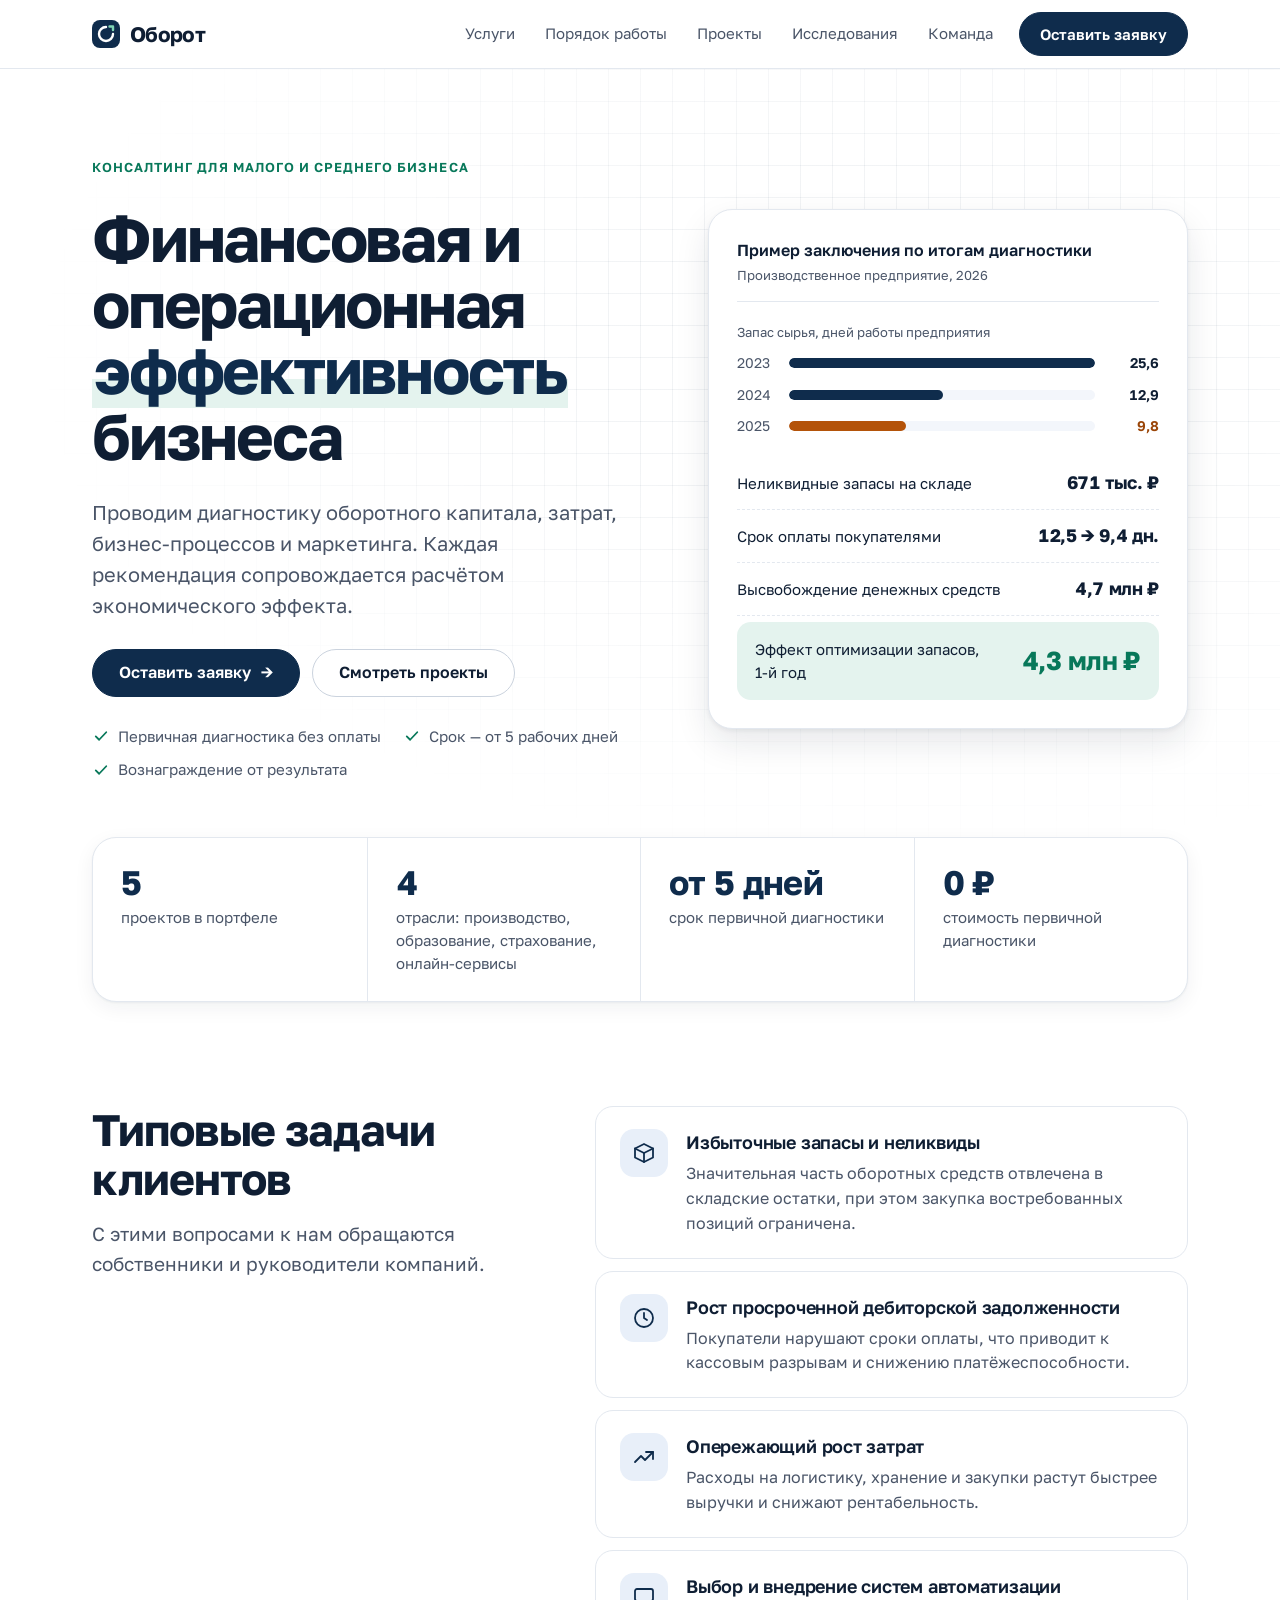
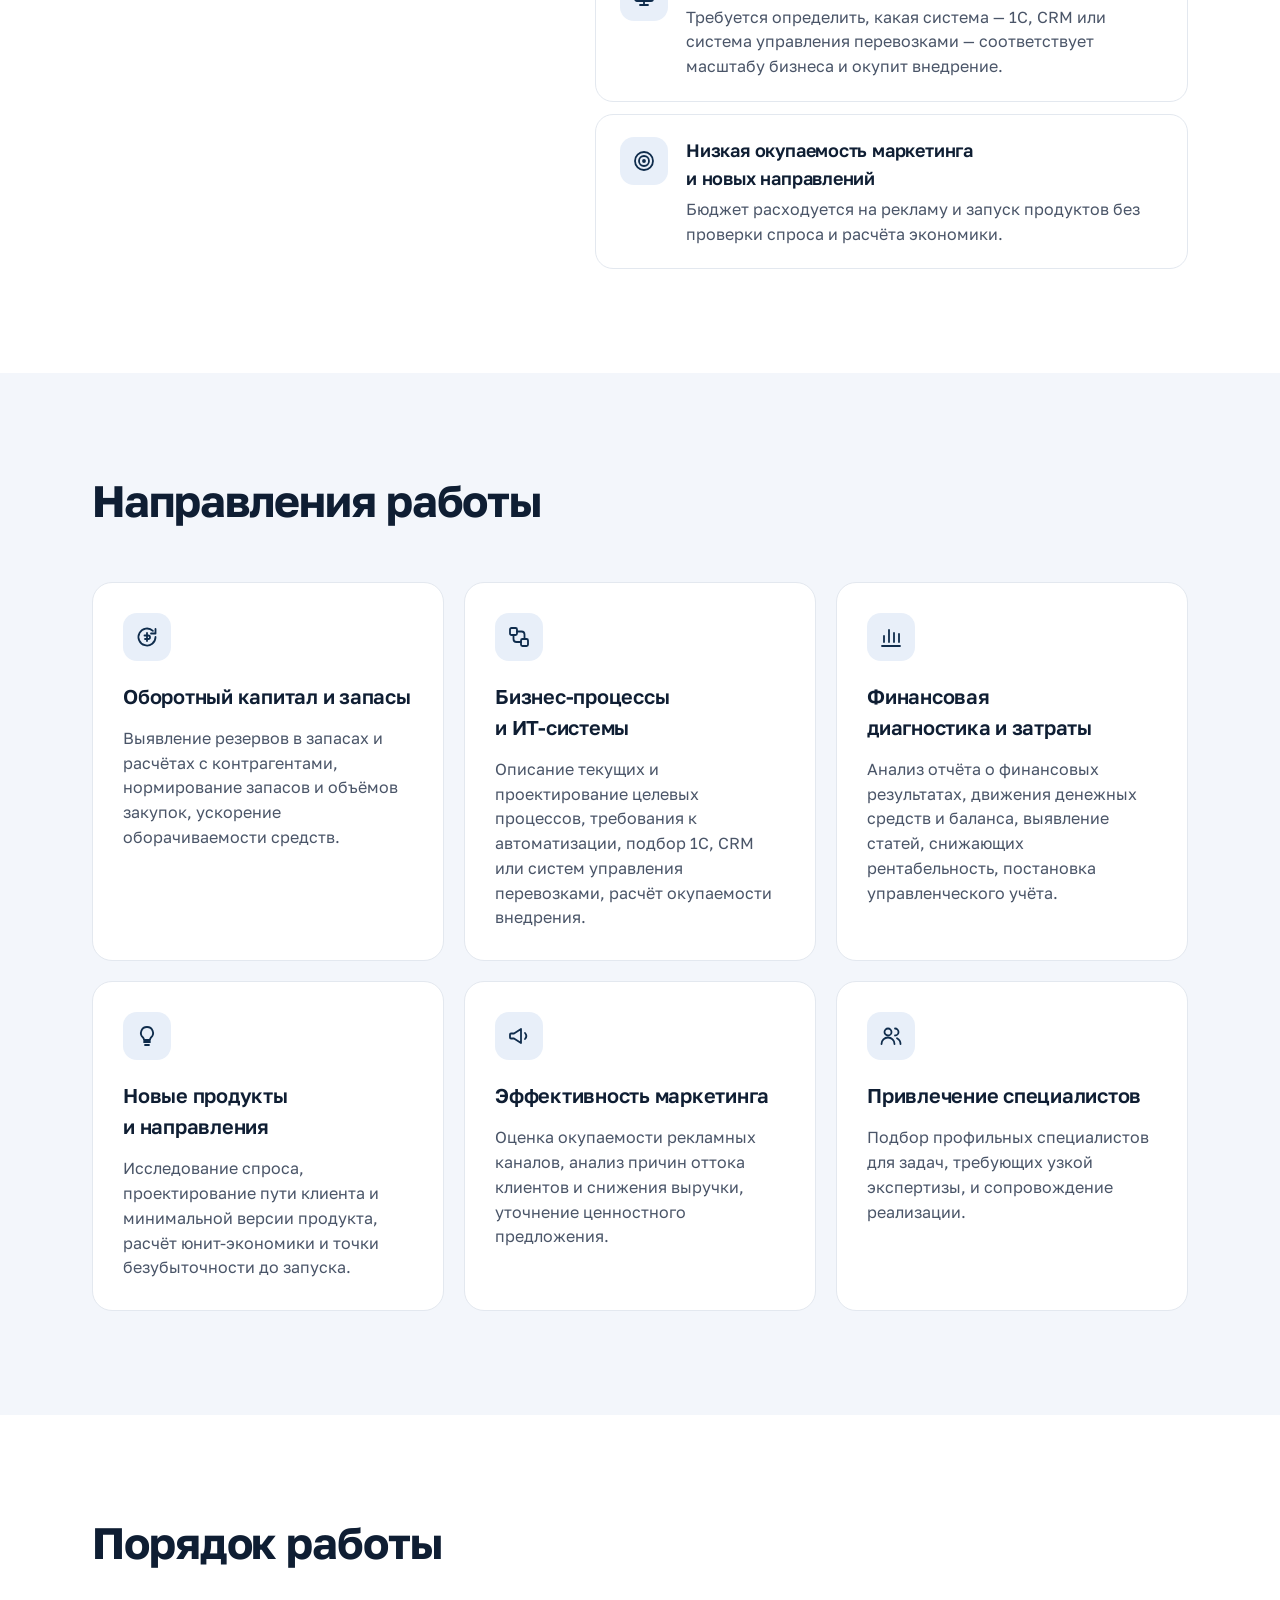
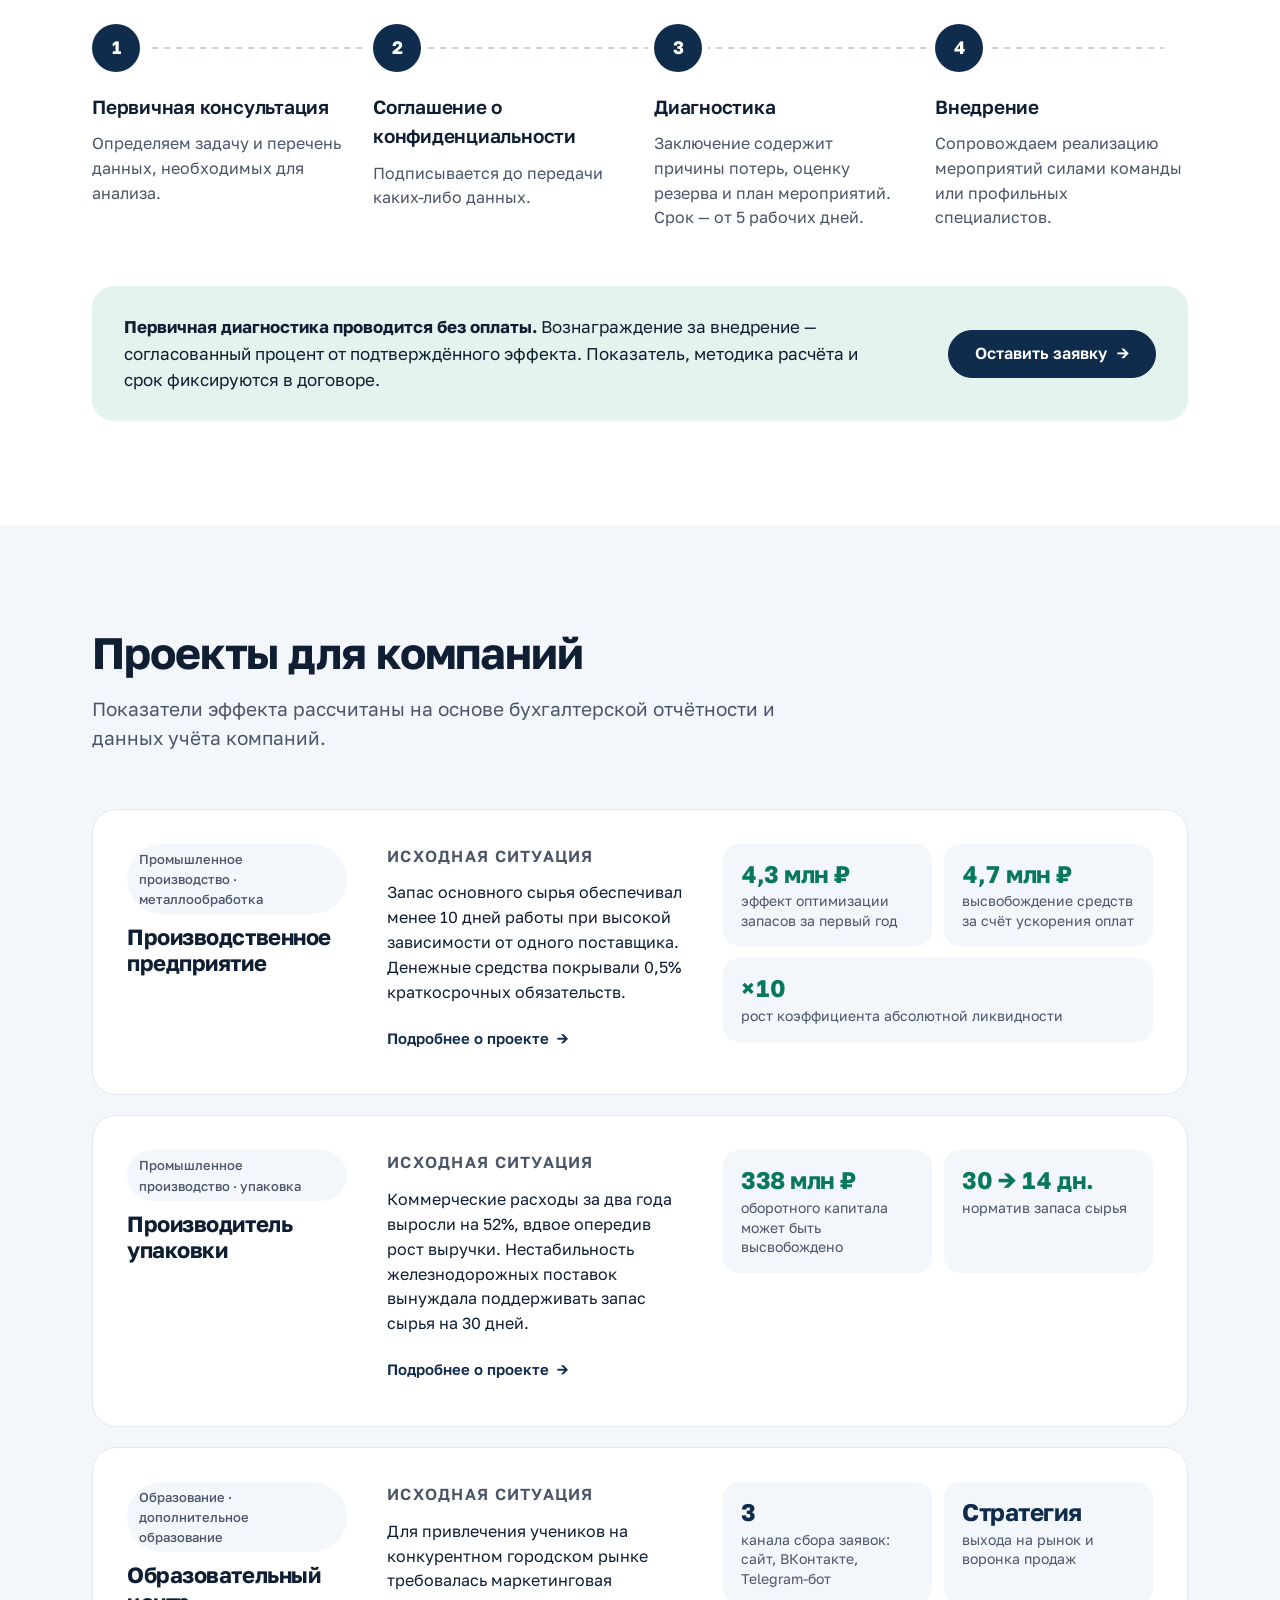
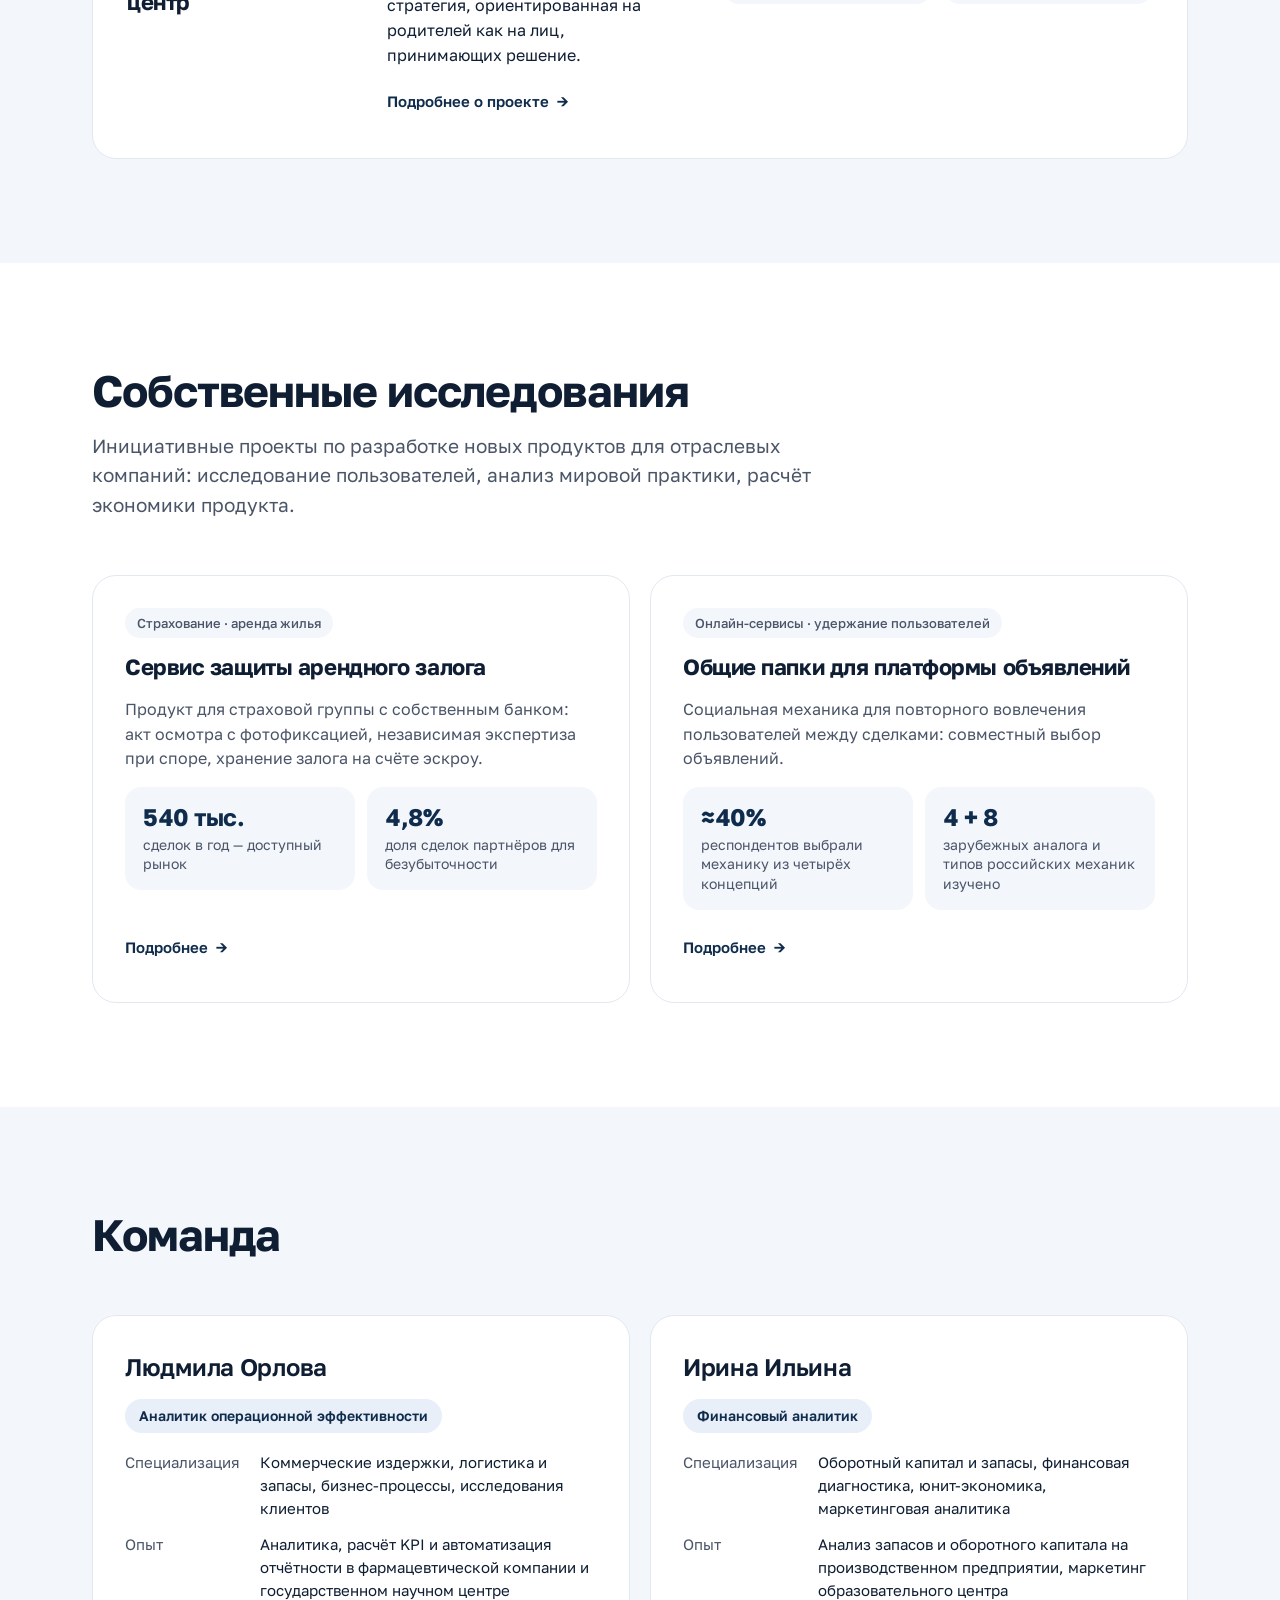
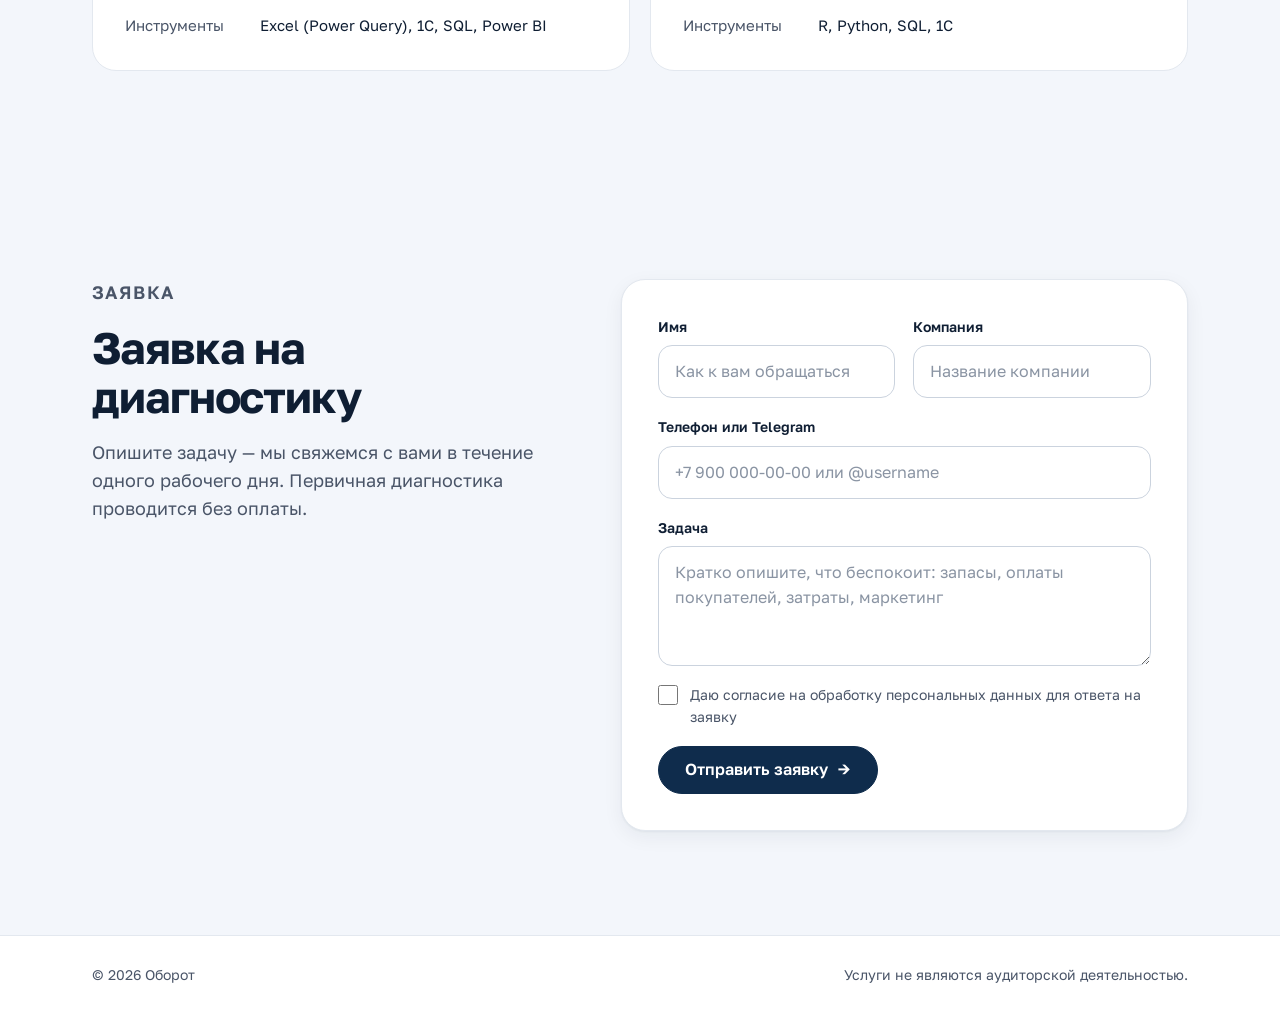
==== index.html @ 8f71f0b5 "Add files via upload" ====
<!doctype html>
<html lang="ru">
<head>
<meta charset="utf-8">
<meta name="viewport" content="width=device-width, initial-scale=1, viewport-fit=cover">
<title>Оборот</title>
<meta name="description" content="Консалтинг в области финансовой и операционной эффективности для малого и среднего бизнеса: оборотный капитал, затраты, бизнес-процессы и маркетинг с расчётом экономического эффекта.">
<link rel="preconnect" href="https://fonts.googleapis.com">
<link rel="preconnect" href="https://fonts.gstatic.com" crossorigin>
<link rel="stylesheet" href="https://fonts.googleapis.com/css2?family=Golos+Text:wght@400;500;600;700&display=swap">
<link rel="stylesheet" href="assets/site.css">

</head>
<body>
<header class="site-head">
  <div class="wrap">
    <a class="logo" href="./">
      <svg width="28" height="28" viewBox="0 0 28 28" fill="none" aria-hidden="true"><rect width="28" height="28" rx="8" fill="#0F2C4C"></rect><path d="M14 7a7 7 0 1 0 7 7" stroke="#FFFFFF" stroke-width="2.4" stroke-linecap="round"></path><path d="M17.5 6.5H21v3.5" stroke="#7FD4B4" stroke-width="2.4" stroke-linecap="round" stroke-linejoin="round"></path></svg>
      Оборот
    </a>
    <nav class="nav" aria-label="Разделы сайта">
      <a href="#services">Услуги</a>
      <a href="#approach">Порядок работы</a>
      <a href="#projects">Проекты</a>
      <a href="#research">Исследования</a>
      <a href="#team">Команда</a>
      <a class="btn" href="#contact">Оставить заявку</a>
    </nav>
  </div>
</header>

<main>
  <section class="hero">
    <div class="wrap hero-grid">
      <div class="hero-text">
        <p class="eyebrow">Консалтинг для малого и среднего бизнеса</p>
        <h1>Финансовая и операционная <span class="hl">эффективность</span> бизнеса</h1>
        <p class="lead">Проводим диагностику оборотного капитала, затрат, бизнес-процессов и маркетинга. Каждая рекомендация сопровождается расчётом экономического эффекта.</p>
        <div class="hero-actions">
          <a class="btn" href="#contact">Оставить заявку <span class="arr" aria-hidden="true">→</span></a>
          <a class="btn btn-ghost" href="#projects">Смотреть проекты</a>
        </div>
        <ul class="hero-points">
          <li><svg width="18" height="18" viewBox="0 0 24 24" fill="none" stroke="currentColor" stroke-width="2.4" stroke-linecap="round" stroke-linejoin="round" aria-hidden="true"><path d="M5 12.5l4.5 4.5L19 7"></path></svg>Первичная диагностика без оплаты</li>
          <li><svg width="18" height="18" viewBox="0 0 24 24" fill="none" stroke="currentColor" stroke-width="2.4" stroke-linecap="round" stroke-linejoin="round" aria-hidden="true"><path d="M5 12.5l4.5 4.5L19 7"></path></svg>Срок — от 5 рабочих дней</li>
          <li><svg width="18" height="18" viewBox="0 0 24 24" fill="none" stroke="currentColor" stroke-width="2.4" stroke-linecap="round" stroke-linejoin="round" aria-hidden="true"><path d="M5 12.5l4.5 4.5L19 7"></path></svg>Вознаграждение от результата</li>
        </ul>
      </div>

      <aside class="ledger" aria-label="Пример заключения по итогам диагностики">
        <div class="ledger-head">
          <strong>Пример заключения по итогам диагностики</strong>
          <span>Производственное предприятие, 2026</span>
        </div>
        <div class="chart" role="img" aria-label="Запас сырья в днях работы: 2023 год — 25,6; 2024 год — 12,9; 2025 год — 9,8">
          <p class="chart-title">Запас сырья, дней работы предприятия</p>
          <div class="bar-row"><span class="yr">2023</span><span class="bar"><i style="width: 100%"></i></span><span class="val">25,6</span></div>
          <div class="bar-row"><span class="yr">2024</span><span class="bar"><i style="width: 50.4%"></i></span><span class="val">12,9</span></div>
          <div class="bar-row warn"><span class="yr">2025</span><span class="bar"><i style="width: 38.3%"></i></span><span class="val">9,8</span></div>
        </div>
        <div class="ledger-rows">
          <div class="ledger-row"><span>Неликвидные запасы на складе</span><span class="num">671 тыс. ₽</span></div>
          <div class="ledger-row"><span>Срок оплаты покупателями</span><span class="num">12,5 → 9,4 дн.</span></div>
          <div class="ledger-row"><span>Высвобождение денежных средств</span><span class="num">4,7 млн ₽</span></div>
          <div class="ledger-row total"><span>Эффект оптимизации запасов, <span class="nobr">1‑й</span>&nbsp;год</span><span class="num">4,3 млн ₽</span></div>
        </div>
      </aside>
    </div>
  </section>

  <div class="stats">
    <div class="wrap">
      <div class="stats-grid">
        <div class="stat"><span class="num">5</span><span>проектов в портфеле</span></div>
        <div class="stat"><span class="num">4</span><span>отрасли: производство, образование, страхование, онлайн-сервисы</span></div>
        <div class="stat"><span class="num">от 5 дней</span><span>срок первичной диагностики</span></div>
        <div class="stat"><span class="num">0 ₽</span><span>стоимость первичной диагностики</span></div>
      </div>
    </div>
  </div>

  <section class="section" id="problems">
    <div class="wrap split">
      <div class="section-head">
        <h2 class="h2">Типовые задачи клиентов</h2>
        <p class="lead">С этими вопросами к нам обращаются собственники и руководители компаний.</p>
      </div>
      <ul class="problems">
        <li class="problem">
          <span class="icon"><svg viewBox="0 0 24 24" fill="none" stroke="currentColor" stroke-width="1.8" stroke-linecap="round" stroke-linejoin="round" aria-hidden="true"><path d="M3 7.5l9-4.5 9 4.5-9 4.5-9-4.5z"></path><path d="M3 7.5v9l9 4.5 9-4.5v-9"></path><path d="M12 12v9"></path></svg></span>
          <div class="problem-body">
            <h3>Избыточные запасы и неликвиды</h3>
            <p>Значительная часть оборотных средств отвлечена в складские остатки, при этом закупка востребованных позиций ограничена.</p>
          </div>
        </li>
        <li class="problem">
          <span class="icon"><svg viewBox="0 0 24 24" fill="none" stroke="currentColor" stroke-width="1.8" stroke-linecap="round" stroke-linejoin="round" aria-hidden="true"><circle cx="12" cy="12" r="9"></circle><path d="M12 7v5l3 2"></path></svg></span>
          <div class="problem-body">
            <h3>Рост просроченной дебиторской задолженности</h3>
            <p>Покупатели нарушают сроки оплаты, что приводит к кассовым разрывам и снижению платёжеспособности.</p>
          </div>
        </li>
        <li class="problem">
          <span class="icon"><svg viewBox="0 0 24 24" fill="none" stroke="currentColor" stroke-width="1.8" stroke-linecap="round" stroke-linejoin="round" aria-hidden="true"><path d="M3 17l6-6 4 4 8-8"></path><path d="M14 7h7v7"></path></svg></span>
          <div class="problem-body">
            <h3>Опережающий рост затрат</h3>
            <p>Расходы на логистику, хранение и закупки растут быстрее выручки и снижают рентабельность.</p>
          </div>
        </li>
        <li class="problem">
          <span class="icon"><svg viewBox="0 0 24 24" fill="none" stroke="currentColor" stroke-width="1.8" stroke-linecap="round" stroke-linejoin="round" aria-hidden="true"><rect x="3" y="4" width="18" height="12" rx="2"></rect><path d="M8 20h8M12 16v4"></path></svg></span>
          <div class="problem-body">
            <h3>Выбор и внедрение систем автоматизации</h3>
            <p>Требуется определить, какая система — 1С, CRM или система управления перевозками — соответствует масштабу бизнеса и окупит внедрение.</p>
          </div>
        </li>
        <li class="problem">
          <span class="icon"><svg viewBox="0 0 24 24" fill="none" stroke="currentColor" stroke-width="1.8" stroke-linecap="round" stroke-linejoin="round" aria-hidden="true"><circle cx="12" cy="12" r="9"></circle><circle cx="12" cy="12" r="5"></circle><circle cx="12" cy="12" r="1"></circle></svg></span>
          <div class="problem-body">
            <h3>Низкая окупаемость маркетинга и новых направлений</h3>
            <p>Бюджет расходуется на рекламу и запуск продуктов без проверки спроса и расчёта экономики.</p>
          </div>
        </li>
      </ul>
    </div>
  </section>

  <section class="section tint" id="services">
    <div class="wrap">
      <div class="section-head">
        <h2 class="h2">Направления работы</h2>
      </div>
      <div class="svc-grid">
        <div class="svc">
          <span class="icon"><svg viewBox="0 0 24 24" fill="none" stroke="currentColor" stroke-width="1.8" stroke-linecap="round" stroke-linejoin="round" aria-hidden="true"><path d="M20.5 12a8.5 8.5 0 1 1-2.6-6.1"></path><path d="M20.5 4v4.5H16"></path><path d="M12 8v8M9.5 10.5h3.75a1.75 1.75 0 0 1 0 3.5H10"></path></svg></span>
          <h3>Оборотный капитал и запасы</h3>
          <p>Выявление резервов в запасах и расчётах с контрагентами, нормирование запасов и объёмов закупок, ускорение оборачиваемости средств.</p>
        </div>
        <div class="svc">
          <span class="icon"><svg viewBox="0 0 24 24" fill="none" stroke="currentColor" stroke-width="1.8" stroke-linecap="round" stroke-linejoin="round" aria-hidden="true"><rect x="3" y="3" width="7" height="7" rx="1.5"></rect><rect x="14" y="14" width="7" height="7" rx="1.5"></rect><path d="M6.5 10v4a3 3 0 0 0 3 3H14"></path><path d="M17.5 14V9.5a3 3 0 0 0-3-3H10"></path></svg></span>
          <h3>Бизнес-процессы и ИТ-системы</h3>
          <p>Описание текущих и проектирование целевых процессов, требования к автоматизации, подбор 1С, CRM или систем управления перевозками, расчёт окупаемости внедрения.</p>
        </div>
        <div class="svc">
          <span class="icon"><svg viewBox="0 0 24 24" fill="none" stroke="currentColor" stroke-width="1.8" stroke-linecap="round" stroke-linejoin="round" aria-hidden="true"><path d="M3 21h18"></path><path d="M6 17v-6M11 17V5M16 17v-9M21 17V9" transform="translate(-1 0)"></path></svg></span>
          <h3>Финансовая диагностика и затраты</h3>
          <p>Анализ отчёта о финансовых результатах, движения денежных средств и баланса, выявление статей, снижающих рентабельность, постановка управленческого учёта.</p>
        </div>
        <div class="svc">
          <span class="icon"><svg viewBox="0 0 24 24" fill="none" stroke="currentColor" stroke-width="1.8" stroke-linecap="round" stroke-linejoin="round" aria-hidden="true"><path d="M9 18h6M10 21h4"></path><path d="M12 3a6 6 0 0 0-4 10.5c.7.7 1 1.5 1 2.5h6c0-1 .3-1.8 1-2.5A6 6 0 0 0 12 3z"></path></svg></span>
          <h3>Новые продукты и направления</h3>
          <p>Исследование спроса, проектирование пути клиента и минимальной версии продукта, расчёт юнит-экономики и точки безубыточности до запуска.</p>
        </div>
        <div class="svc">
          <span class="icon"><svg viewBox="0 0 24 24" fill="none" stroke="currentColor" stroke-width="1.8" stroke-linecap="round" stroke-linejoin="round" aria-hidden="true"><path d="M3 10.5v3a1 1 0 0 0 1 1h3l7 4.5v-14L7 9.5H4a1 1 0 0 0-1 1z"></path><path d="M18 9a4.5 4.5 0 0 1 0 6"></path></svg></span>
          <h3>Эффективность маркетинга</h3>
          <p>Оценка окупаемости рекламных каналов, анализ причин оттока клиентов и снижения выручки, уточнение ценностного предложения.</p>
        </div>
        <div class="svc">
          <span class="icon"><svg viewBox="0 0 24 24" fill="none" stroke="currentColor" stroke-width="1.8" stroke-linecap="round" stroke-linejoin="round" aria-hidden="true"><circle cx="9" cy="8" r="3.5"></circle><path d="M2.5 20a6.5 6.5 0 0 1 13 0"></path><path d="M16 4.5a3.5 3.5 0 0 1 0 7"></path><path d="M18 14.2a6.5 6.5 0 0 1 3.5 5.8"></path></svg></span>
          <h3>Привлечение специалистов</h3>
          <p>Подбор профильных специалистов для задач, требующих узкой экспертизы, и сопровождение реализации.</p>
        </div>
      </div>
    </div>
  </section>

  <section class="section" id="approach">
    <div class="wrap">
      <div class="section-head">
        <h2 class="h2">Порядок работы</h2>
      </div>
      <ol class="steps">
        <li class="step">
          <h3>Первичная консультация</h3>
          <p>Определяем задачу и перечень данных, необходимых для анализа.</p>
        </li>
        <li class="step">
          <h3>Соглашение о конфиденциальности</h3>
          <p>Подписывается до передачи каких-либо данных.</p>
        </li>
        <li class="step">
          <h3>Диагностика</h3>
          <p>Заключение содержит причины потерь, оценку резерва и план мероприятий. Срок — от 5 рабочих дней.</p>
        </li>
        <li class="step">
          <h3>Внедрение</h3>
          <p>Сопровождаем реализацию мероприятий силами команды или профильных специалистов.</p>
        </li>
      </ol>
      <div class="offer">
        <p><strong>Первичная диагностика проводится без оплаты.</strong> Вознаграждение за внедрение — согласованный процент от подтверждённого эффекта. Показатель, методика расчёта и срок фиксируются в договоре.</p>
        <a class="btn" href="#contact">Оставить заявку <span class="arr" aria-hidden="true">→</span></a>
      </div>
    </div>
  </section>

  <section class="section tint" id="projects">
    <div class="wrap">
      <div class="section-head">
        <h2 class="h2">Проекты для компаний</h2>
        <p class="lead">Показатели эффекта рассчитаны на основе бухгалтерской отчётности и данных учёта компаний.</p>
      </div>

      <div class="projects">
        <article class="project">
          <div class="project-id">
            <span class="tag">Промышленное производство · металлообработка</span>
            <h3 class="project-name">Производственное предприятие</h3>
          </div>
          <div class="project-problem">
            <p class="label">Исходная ситуация</p>
            <p>Запас основного сырья обеспечивал менее 10 дней работы при высокой зависимости от одного поставщика. Денежные средства покрывали 0,5% краткосрочных обязательств.</p>
            <a class="more" href="manufacturing.html">Подробнее о проекте <span aria-hidden="true">→</span></a>
          </div>
          <div class="figs">
            <div class="fig"><span class="num">4,3 млн ₽</span><span class="lbl">эффект оптимизации запасов за первый год</span></div>
            <div class="fig"><span class="num">4,7 млн ₽</span><span class="lbl">высвобождение средств за счёт ускорения оплат</span></div>
            <div class="fig wide"><span class="num">×10</span><span class="lbl">рост коэффициента абсолютной ликвидности</span></div>
          </div>
        </article>

        <article class="project">
          <div class="project-id">
            <span class="tag">Промышленное производство · упаковка</span>
            <h3 class="project-name">Производитель упаковки</h3>
          </div>
          <div class="project-problem">
            <p class="label">Исходная ситуация</p>
            <p>Коммерческие расходы за два года выросли на 52%, вдвое опередив рост выручки. Нестабильность железнодорожных поставок вынуждала поддерживать запас сырья на 30 дней.</p>
            <a class="more" href="packaging.html">Подробнее о проекте <span aria-hidden="true">→</span></a>
          </div>
          <div class="figs">
            <div class="fig"><span class="num">338 млн ₽</span><span class="lbl">оборотного капитала может быть высвобождено</span></div>
            <div class="fig"><span class="num">30 → 14 дн.</span><span class="lbl">норматив запаса сырья</span></div>
          </div>
        </article>

        <article class="project">
          <div class="project-id">
            <span class="tag">Образование · дополнительное образование</span>
            <h3 class="project-name">Образовательный центр</h3>
          </div>
          <div class="project-problem">
            <p class="label">Исходная ситуация</p>
            <p>Для привлечения учеников на конкурентном городском рынке требовалась маркетинговая стратегия, ориентированная на родителей как на лиц, принимающих решение.</p>
            <a class="more" href="education.html">Подробнее о проекте <span aria-hidden="true">→</span></a>
          </div>
          <div class="figs">
            <div class="fig neutral"><span class="num">3</span><span class="lbl">канала сбора заявок: сайт, ВКонтакте, Telegram-бот</span></div>
            <div class="fig neutral"><span class="num">Стратегия</span><span class="lbl">выхода на рынок и воронка продаж</span></div>
          </div>
        </article>
      </div>
    </div>
  </section>

  <section class="section" id="research">
    <div class="wrap">
      <div class="section-head">
        <h2 class="h2">Собственные исследования</h2>
        <p class="lead">Инициативные проекты по разработке новых продуктов для отраслевых компаний: исследование пользователей, анализ мировой практики, расчёт экономики продукта.</p>
      </div>
      <div class="rcards">
        <article class="rcard">
          <span class="tag" style="align-self: flex-start">Страхование · аренда жилья</span>
          <h3 class="project-name">Сервис защиты арендного залога</h3>
          <p class="desc">Продукт для страховой группы с собственным банком: акт осмотра с фотофиксацией, независимая экспертиза при споре, хранение залога на счёте эскроу.</p>
          <div class="figs">
            <div class="fig neutral"><span class="num">540 тыс.</span><span class="lbl">сделок в год — доступный рынок</span></div>
            <div class="fig neutral"><span class="num">4,8%</span><span class="lbl">доля сделок партнёров для безубыточности</span></div>
          </div>
          <a class="more" href="rent-deposit.html">Подробнее <span aria-hidden="true">→</span></a>
        </article>
        <article class="rcard">
          <span class="tag" style="align-self: flex-start">Онлайн-сервисы · удержание пользователей</span>
          <h3 class="project-name">Общие папки для платформы объявлений</h3>
          <p class="desc">Социальная механика для повторного вовлечения пользователей между сделками: совместный выбор объявлений.</p>
          <div class="figs">
            <div class="fig neutral"><span class="num">≈40%</span><span class="lbl">респондентов выбрали механику из четырёх концепций</span></div>
            <div class="fig neutral"><span class="num">4 + 8</span><span class="lbl">зарубежных аналога и типов российских механик изучено</span></div>
          </div>
          <a class="more" href="marketplace.html">Подробнее <span aria-hidden="true">→</span></a>
        </article>
      </div>
    </div>
  </section>

  <section class="section tint" id="team">
    <div class="wrap">
      <div class="section-head">
        <h2 class="h2">Команда</h2>
      </div>
      <div class="team">
        <div class="person">
          <h3>Людмила Орлова</h3>
          <p class="role">Аналитик операционной эффективности</p>
          <dl>
            <dt>Специализация</dt><dd>Коммерческие издержки, логистика и запасы, бизнес-процессы, исследования клиентов</dd>
            <dt>Опыт</dt><dd>Аналитика, расчёт KPI и автоматизация отчётности в фармацевтической компании и государственном научном центре</dd>
            <dt>Инструменты</dt><dd>Excel (Power Query), 1С, SQL, Power BI</dd>
          </dl>
        </div>
        <div class="person">
          <h3>Ирина Ильина</h3>
          <p class="role">Финансовый аналитик</p>
          <dl>
            <dt>Специализация</dt><dd>Оборотный капитал и запасы, финансовая диагностика, юнит-экономика, маркетинговая аналитика</dd>
            <dt>Опыт</dt><dd>Анализ запасов и оборотного капитала на производственном предприятии, маркетинг образовательного центра</dd>
            <dt>Инструменты</dt><dd>R, Python, SQL, 1С</dd>
          </dl>
        </div>
      </div>
    </div>
  </section>
</main>

<section class="contact" id="contact">
  <div class="wrap">
    <div class="contact-text">
      <p class="eyebrow">Заявка</p>
      <h2>Заявка на диагностику</h2>
      <p>Опишите задачу — мы свяжемся с вами в течение одного рабочего дня. Первичная диагностика проводится без оплаты.</p>
    </div>

    <form class="form-card" id="lead-form" novalidate>
      <div class="form-grid">
        <div class="field">
          <label for="f-name">Имя</label>
          <input id="f-name" name="name" type="text" autocomplete="name" required placeholder="Как к вам обращаться">
        </div>
        <div class="field">
          <label for="f-company">Компания</label>
          <input id="f-company" name="company" type="text" autocomplete="organization" placeholder="Название компании">
        </div>
        <div class="field full">
          <label for="f-contact">Телефон или Telegram</label>
          <input id="f-contact" name="contact" type="text" autocomplete="tel" required placeholder="+7 900 000-00-00 или @username">
        </div>
        <div class="field full">
          <label for="f-message">Задача</label>
          <textarea id="f-message" name="message" placeholder="Кратко опишите, что беспокоит: запасы, оплаты покупателей, затраты, маркетинг"></textarea>
        </div>
      </div>
      <div class="hp" aria-hidden="true"><label for="f-botcheck">Не заполняйте это поле</label><input id="f-botcheck" name="botcheck" type="checkbox" tabindex="-1"></div>
      <label class="consent" for="f-consent"><input id="f-consent" name="consent" type="checkbox" required> Даю согласие на обработку персональных данных для ответа на заявку</label>
      <div class="form-actions">
        <button class="btn" type="submit" id="f-submit">Отправить заявку <span class="arr" aria-hidden="true">→</span></button>
      </div>
      <p class="form-status" id="f-status" role="status" aria-live="polite" hidden></p>
    </form>
  </div>
</section>

<footer class="site-foot">
  <div class="wrap">
    <span>© 2026 Оборот</span>
    <span>Услуги не являются аудиторской деятельностью.</span>
  </div>
</footer>

<script>
  /* Ключ доступа Web3Forms: получите его на web3forms.com и вставьте вместо текста в кавычках. */
  var FORM_ACCESS_KEY = "ec21d6a9-a1ce-438d-8a15-0a1802e61353";

  (function () {
    var form = document.getElementById("lead-form");
    var statusEl = document.getElementById("f-status");
    var submitBtn = document.getElementById("f-submit");
    var fallback = "Проверьте подключение к интернету и попробуйте ещё раз.";

    function show(text, ok) {
      statusEl.textContent = text;
      statusEl.className = "form-status " + (ok ? "ok" : "bad");
      statusEl.hidden = false;
    }

    form.addEventListener("submit", function (e) {
      e.preventDefault();
      var el = form.elements;
      var name = el["name"].value.trim();
      var contact = el["contact"].value.trim();
      if (!name || !contact) { show("Укажите имя и телефон или Telegram, чтобы мы могли с вами связаться.", false); return; }
      if (!el["consent"].checked) { show("Отметьте согласие на обработку персональных данных.", false); return; }
      if (el["botcheck"].checked) { return; }

      submitBtn.disabled = true;
      submitBtn.firstChild.nodeValue = "Отправляем… ";
      fetch("https://api.web3forms.com/submit", {
        method: "POST",
        headers: { "Content-Type": "application/json", "Accept": "application/json" },
        body: JSON.stringify({
          access_key: FORM_ACCESS_KEY,
          subject: "Заявка на диагностику с сайта «Оборот»",
          from_name: "Сайт «Оборот»",
          name: name,
          company: el["company"].value.trim(),
          contact: contact,
          message: el["message"].value.trim()
        })
      })
        .then(function (r) { return r.json().catch(function () { return {}; }).then(function (d) { return { ok: r.ok && d.success !== false }; }); })
        .then(function (res) {
          if (res.ok) { form.reset(); show("Заявка отправлена. Мы свяжемся с вами в течение одного рабочего дня.", true); }
          else { show("Не удалось отправить заявку. " + fallback, false); }
        })
        .catch(function () { show("Не удалось отправить заявку. " + fallback, false); })
        .then(function () { submitBtn.disabled = false; submitBtn.firstChild.nodeValue = "Отправить заявку "; });
    });
  })();
</script>
</body>
</html>
---- assets/site.css ----
/* Layout: светлый деловой сайт; первый экран на «миллиметровке» (фон-сетка как в расчётных таблицах), карточки со скруглениями,
   цифры эффекта — зелёным (рост, положительный результат), всё управляющее — тёмно-синим. Один шрифт — Golos Text. */
:root {
  --bg: #FFFFFF;
  --tint: #F3F6FB;
  --ink: #0F1E33;
  --muted: #4A5568;
  --line: #E3E8EF;
  --line-strong: #CBD3DE;
  --navy: #0F2C4C;
  --navy-hover: #0A2038;
  --blue-soft: #E8EFF9;
  --green: #08785A;
  --green-soft: #E4F3EE;
  --err: #A11D1D;
  --err-soft: #FCEBEB;
  --shadow: 0 1px 2px rgba(15, 30, 51, .05), 0 6px 20px rgba(15, 30, 51, .06);
  --shadow-hover: 0 2px 4px rgba(15, 30, 51, .06), 0 14px 34px rgba(15, 30, 51, .10);
  --f: "Golos Text", system-ui, -apple-system, "Segoe UI", Roboto, sans-serif;
  color-scheme: light;
}

/* Плавность */
html { scroll-behavior: smooth; }
[id] { scroll-margin-top: 96px; }
@view-transition { navigation: auto; }
::view-transition-old(root), ::view-transition-new(root) { animation-duration: .35s; }
@media (prefers-reduced-motion: reduce) {
  html { scroll-behavior: auto; }
  *, *::before, *::after { transition: none !important; animation: none !important; }
}

/* База */
*, *::before, *::after { box-sizing: border-box; }
:root { padding-top: env(safe-area-inset-top, 0px); padding-bottom: env(safe-area-inset-bottom, 0px); -webkit-text-size-adjust: 100%; }
body { margin: 0; background: var(--bg); color: var(--ink); font-family: var(--f); font-size: 17px; line-height: 1.55; }
body::before { content: ""; position: fixed; inset: 0 0 auto; height: env(safe-area-inset-top, 0px); z-index: 30; background: var(--bg); }
img { max-width: 100%; }
[hidden] { display: none !important; }
h1, h2, h3 { font-family: var(--f); font-weight: 700; letter-spacing: -0.025em; text-wrap: balance; margin: 0; }
h3 { font-weight: 600; letter-spacing: -0.012em; }
p { margin: 0; }
a { color: var(--navy); }
a:focus-visible, .btn:focus-visible, button:focus-visible { outline: 3px solid rgba(15, 44, 76, .35); outline-offset: 3px; }
.nobr { white-space: nowrap; }

.wrap {
  max-width: 1160px; margin: 0 auto;
  padding-left: max(16px, env(safe-area-inset-left, 0px));
  padding-right: max(16px, env(safe-area-inset-right, 0px));
}
@media (min-width: 720px) {
  .wrap { padding-left: max(32px, env(safe-area-inset-left, 0px)); padding-right: max(32px, env(safe-area-inset-right, 0px)); }
}

/* Шапка */
.site-head {
  position: sticky; top: env(safe-area-inset-top, 0px); z-index: 20;
  background: rgba(255, 255, 255, .9); backdrop-filter: saturate(160%) blur(12px); -webkit-backdrop-filter: saturate(160%) blur(12px);
  border-bottom: 1px solid var(--line);
}
.site-head .wrap { display: flex; align-items: center; justify-content: space-between; gap: 12px 32px; padding-block: 12px; }
.logo { display: inline-flex; align-items: center; gap: 10px; color: var(--ink); text-decoration: none; font-weight: 700; font-size: 21px; letter-spacing: -0.03em; min-height: 44px; }
.logo svg { flex: none; }
.nav { display: flex; flex-wrap: wrap; align-items: center; gap: 4px 6px; font-size: 15px; }
.nav a:not(.btn) { color: var(--muted); text-decoration: none; padding: 10px 12px; border-radius: 999px; transition: background-color .2s ease, color .2s ease; }
.nav a:not(.btn):hover { color: var(--ink); background: var(--tint); }
.nav .btn { margin-left: 8px; }
@media (max-width: 860px) { .nav a:not(.btn) { display: none; } }

/* Кнопки */
.btn {
  display: inline-flex; align-items: center; justify-content: center; gap: 10px;
  min-height: 48px; padding: 12px 26px; border-radius: 999px;
  font-family: var(--f); font-weight: 600; font-size: 16px; line-height: 1.2; text-decoration: none; cursor: pointer;
  background: var(--navy); color: #FFFFFF; border: 1px solid var(--navy);
  transition: background-color .2s ease, transform .2s ease, box-shadow .2s ease, border-color .2s ease;
}
.btn:hover { background: var(--navy-hover); color: #FFFFFF; transform: translateY(-1px); box-shadow: 0 8px 20px rgba(15, 44, 76, .22); }
.btn .arr { transition: transform .2s ease; }
.btn:hover .arr { transform: translateX(3px); }
.btn-ghost { background: #FFFFFF; color: var(--ink); border-color: var(--line-strong); }
.btn-ghost:hover { background: #FFFFFF; color: var(--ink); border-color: var(--navy); box-shadow: none; }
.nav .btn { min-height: 44px; padding: 10px 20px; font-size: 15px; }

/* Общие элементы */
.section { padding-block: 104px; }
.section.tint { background: var(--tint); }
.eyebrow { font-size: 13px; font-weight: 600; letter-spacing: .08em; text-transform: uppercase; color: var(--green); }
.h2 { font-size: clamp(30px, 3.8vw, 44px); line-height: 1.1; }
.lead { font-size: 19px; color: var(--muted); max-width: 62ch; }
.section-head { display: flex; flex-direction: column; gap: 16px; margin-bottom: 56px; max-width: 760px; }
.num { font-variant-numeric: tabular-nums lining-nums; font-weight: 700; letter-spacing: -0.02em; }
.icon { flex: none; width: 48px; height: 48px; border-radius: 14px; display: inline-flex; align-items: center; justify-content: center; background: var(--blue-soft); color: var(--navy); }
.icon svg { width: 24px; height: 24px; }

/* Первый экран */
.hero { position: relative; padding-block: 88px 96px; overflow: hidden; }
.hero::before {
  content: ""; position: absolute; inset: 0; z-index: -1; pointer-events: none;
  background-image:
    linear-gradient(rgba(15, 44, 76, .055) 1px, transparent 1px),
    linear-gradient(90deg, rgba(15, 44, 76, .055) 1px, transparent 1px);
  background-size: 32px 32px;
  -webkit-mask-image: radial-gradient(ellipse 80% 75% at 70% 35%, #000 30%, transparent 85%);
  mask-image: radial-gradient(ellipse 80% 75% at 70% 35%, #000 30%, transparent 85%);
}
.hero-grid { display: grid; grid-template-columns: minmax(0, 1.15fr) minmax(0, 1fr); gap: 64px; align-items: center; }
.hero-text { display: flex; flex-direction: column; gap: 28px; min-width: 0; }
.hero h1 { font-size: clamp(38px, 5.4vw, 64px); line-height: 1.03; letter-spacing: -0.035em; }
.hero h1 .hl { color: var(--navy); background: linear-gradient(transparent 62%, var(--green-soft) 62%); padding-inline: 2px; }
.hero .lead { font-size: 20px; }
.hero-actions { display: flex; flex-wrap: wrap; gap: 12px; }
.hero-points { list-style: none; margin: 0; padding: 0; display: flex; flex-wrap: wrap; gap: 10px 22px; font-size: 15px; color: var(--muted); }
.hero-points li { display: inline-flex; align-items: center; gap: 8px; }
.hero-points svg { flex: none; color: var(--green); }

/* Карточка-заключение */
.ledger { background: #FFFFFF; border: 1px solid var(--line); border-radius: 24px; padding: 28px; display: flex; flex-direction: column; gap: 20px; min-width: 0; box-shadow: var(--shadow-hover); }
.ledger-head { display: flex; flex-direction: column; gap: 2px; padding-bottom: 16px; border-bottom: 1px solid var(--line); }
.ledger-head strong { font-size: 16px; font-weight: 600; }
.ledger-head span { font-size: 13px; color: var(--muted); }
.chart { display: flex; flex-direction: column; gap: 10px; }
.chart-title { font-size: 13px; color: var(--muted); }
.bar-row { display: grid; grid-template-columns: 40px minmax(0, 1fr) 52px; align-items: center; gap: 12px; font-size: 14px; }
.bar-row .yr { color: var(--muted); font-variant-numeric: tabular-nums; }
.bar-row .val { text-align: right; font-weight: 600; font-variant-numeric: tabular-nums; }
.bar { height: 10px; border-radius: 999px; background: var(--tint); overflow: hidden; }
.bar i { display: block; height: 100%; border-radius: inherit; background: var(--navy); }
.bar-row.warn .bar i { background: #B45309; }
.bar-row.warn .val { color: #9A4508; }
.ledger-rows { display: flex; flex-direction: column; }
.ledger-row { display: flex; justify-content: space-between; align-items: baseline; gap: 16px; padding-block: 12px; border-bottom: 1px dashed var(--line); font-size: 15px; }
.ledger-row .num { font-size: 18px; white-space: nowrap; }
.ledger-row.total { border-bottom: 0; margin-top: 6px; padding: 16px 18px; background: var(--green-soft); border-radius: 14px; align-items: center; }
.ledger-row.total .num { color: var(--green); font-size: 26px; }

/* Полоса цифр */
.stats { margin-top: -40px; position: relative; }
.stats-grid { display: grid; grid-template-columns: repeat(4, minmax(0, 1fr)); background: #FFFFFF; border: 1px solid var(--line); border-radius: 24px; box-shadow: var(--shadow); }
.stat { padding: 26px 28px; display: flex; flex-direction: column; gap: 4px; }
.stat + .stat { border-left: 1px solid var(--line); }
.stat .num { font-size: 34px; color: var(--navy); line-height: 1.1; }
.stat span:last-child { font-size: 15px; color: var(--muted); }

/* Задачи */
.split { display: grid; grid-template-columns: minmax(0, 1fr) minmax(0, 1.35fr); gap: 64px; align-items: start; }
.split .section-head { margin-bottom: 0; position: sticky; top: 112px; }
.problems { list-style: none; margin: 0; padding: 0; display: flex; flex-direction: column; gap: 12px; }
.problem { display: flex; gap: 18px; align-items: flex-start; padding: 22px 24px; border: 1px solid var(--line); border-radius: 18px; background: #FFFFFF; transition: border-color .2s ease, box-shadow .2s ease; }
.problem:hover { border-color: var(--line-strong); box-shadow: var(--shadow); }
.problem-body { display: flex; flex-direction: column; gap: 4px; min-width: 0; }
.problem h3 { font-size: 18px; }
.problem p { color: var(--muted); font-size: 16px; }

/* Услуги */
.svc-grid { display: grid; grid-template-columns: repeat(3, minmax(0, 1fr)); gap: 20px; }
.svc { display: flex; flex-direction: column; gap: 14px; padding: 30px; background: #FFFFFF; border: 1px solid var(--line); border-radius: 20px; transition: transform .25s ease, box-shadow .25s ease, border-color .25s ease; }
.svc:hover { transform: translateY(-4px); box-shadow: var(--shadow-hover); border-color: transparent; }
.svc h3 { font-size: 20px; margin-top: 6px; }
.svc p { color: var(--muted); font-size: 16px; }

/* Порядок работы */
.steps { list-style: none; margin: 0; padding: 0; display: grid; grid-template-columns: repeat(4, minmax(0, 1fr)); gap: 28px; counter-reset: step; position: relative; }
.steps::before { content: ""; position: absolute; top: 23px; left: 24px; right: 24px; height: 2px; background: repeating-linear-gradient(90deg, var(--line-strong) 0 6px, transparent 6px 12px); z-index: 0; }
.step { display: flex; flex-direction: column; gap: 10px; counter-increment: step; position: relative; z-index: 1; }
.step::before { content: counter(step); width: 48px; height: 48px; border-radius: 50%; display: inline-flex; align-items: center; justify-content: center; font-weight: 700; font-size: 18px; color: #FFFFFF; background: var(--navy); box-shadow: 0 0 0 6px var(--bg); margin-bottom: 10px; }
.step h3 { font-size: 19px; }
.step p { color: var(--muted); font-size: 16px; }
.offer { margin-top: 56px; padding: 28px 32px; background: var(--green-soft); border-radius: 22px; display: flex; flex-wrap: wrap; align-items: center; justify-content: space-between; gap: 16px 32px; }
.offer p { font-size: 17px; max-width: 70ch; }

/* Проекты */
.projects { display: flex; flex-direction: column; gap: 20px; }
.project { display: grid; grid-template-columns: minmax(0, 220px) minmax(0, 1fr) minmax(0, 430px); gap: 24px 40px; padding: 34px; background: #FFFFFF; border: 1px solid var(--line); border-radius: 24px; transition: box-shadow .25s ease, border-color .25s ease; }
.project:hover { box-shadow: var(--shadow-hover); border-color: transparent; }
.project-id { display: flex; flex-direction: column; gap: 10px; align-items: flex-start; }
.project-name { font-weight: 700; font-size: 22px; line-height: 1.2; letter-spacing: -0.02em; color: var(--ink); }
.tag { display: inline-flex; align-items: center; padding: 5px 12px; border-radius: 999px; background: var(--tint); color: var(--muted); font-size: 13px; font-weight: 500; }
.project-sphere { font-size: 14px; color: var(--muted); }
.project-problem { display: flex; flex-direction: column; gap: 12px; }
.project-problem p { font-size: 16px; }
.label { font-size: 12px; font-weight: 600; letter-spacing: .08em; text-transform: uppercase; color: var(--muted); }
.more { font-weight: 600; font-size: 15px; text-decoration: none; display: inline-flex; align-items: center; gap: 8px; min-height: 44px; color: var(--navy); }
.more span { transition: transform .2s ease; }
.more:hover span { transform: translateX(4px); }
.figs { display: grid; grid-template-columns: repeat(2, minmax(0, 1fr)); gap: 12px; align-content: start; }
.fig { display: flex; flex-direction: column; gap: 4px; padding: 16px 18px; background: var(--tint); border-radius: 16px; min-width: 0; }
.fig .num { font-size: 24px; line-height: 1.15; color: var(--green); white-space: nowrap; }
.fig .lbl { font-size: 14px; color: var(--muted); line-height: 1.4; }
.fig.wide { grid-column: 1 / -1; }
.fig.neutral .num { color: var(--navy); }

/* Исследования */
.rcards { display: grid; grid-template-columns: repeat(2, minmax(0, 1fr)); gap: 20px; }
.rcard { background: #FFFFFF; border: 1px solid var(--line); border-radius: 24px; padding: 32px; display: flex; flex-direction: column; gap: 16px; min-width: 0; transition: transform .25s ease, box-shadow .25s ease; }
.rcard:hover { transform: translateY(-4px); box-shadow: var(--shadow-hover); }
.rcard .project-name { font-size: 22px; }
.rcard p.desc { font-size: 16px; color: var(--muted); }
.rcard .more { margin-top: auto; }

/* Команда */
.team { display: grid; grid-template-columns: repeat(2, minmax(0, 1fr)); gap: 20px; }
.person { padding: 32px; border: 1px solid var(--line); border-radius: 24px; background: #FFFFFF; display: flex; flex-direction: column; gap: 14px; }
.person h3 { font-size: 24px; }
.role { align-self: flex-start; padding: 6px 14px; border-radius: 999px; background: var(--blue-soft); color: var(--navy); font-weight: 600; font-size: 14px; }
.person dl { margin: 4px 0 0; display: grid; grid-template-columns: max-content minmax(0, 1fr); gap: 12px 20px; font-size: 15px; }
.person dt { color: var(--muted); }
.person dd { margin: 0; }

/* Заявка */
.contact { background: var(--tint); }
.contact .wrap { padding-block: 104px; display: grid; grid-template-columns: minmax(0, 1fr) minmax(0, 1.2fr); gap: 56px; align-items: start; }
.contact-text { display: flex; flex-direction: column; gap: 18px; }
.contact h2 { font-size: clamp(30px, 3.8vw, 44px); line-height: 1.1; }
.contact-text > p { color: var(--muted); font-size: 18px; }
.contact-list { display: flex; flex-direction: column; margin-top: 8px; border-top: 1px solid var(--line-strong); }
.contact-row { display: flex; justify-content: space-between; align-items: baseline; gap: 16px; padding-block: 14px; border-bottom: 1px solid var(--line-strong); font-size: 16px; }
.contact-row span:first-child { color: var(--muted); font-size: 14px; }
.contact-row span:last-child { font-weight: 600; user-select: all; overflow-wrap: anywhere; text-align: right; }

.form-card { background: #FFFFFF; border: 1px solid var(--line); border-radius: 24px; padding: 36px; box-shadow: var(--shadow); display: flex; flex-direction: column; gap: 18px; }
.form-grid { display: grid; grid-template-columns: repeat(2, minmax(0, 1fr)); gap: 18px; }
.field { display: flex; flex-direction: column; gap: 8px; min-width: 0; }
.field.full { grid-column: 1 / -1; }
.field label { font-size: 14px; font-weight: 600; }
.field input, .field textarea {
  font: inherit; font-size: 16px; color: var(--ink); background: #FFFFFF;
  border: 1px solid var(--line-strong); border-radius: 14px; padding: 13px 16px; width: 100%;
  transition: border-color .2s ease, box-shadow .2s ease;
}
.field textarea { min-height: 120px; resize: vertical; }
.field input::placeholder, .field textarea::placeholder { color: #8A94A3; }
.field input:focus, .field textarea:focus { outline: none; border-color: var(--navy); box-shadow: 0 0 0 4px rgba(15, 44, 76, .12); }
.consent { display: flex; gap: 12px; align-items: flex-start; font-size: 14px; color: var(--muted); }
.consent input { width: 20px; height: 20px; margin: 1px 0 0; accent-color: var(--navy); flex: none; }
.hp { position: absolute; left: -9999px; width: 1px; height: 1px; overflow: hidden; }
.form-actions { display: flex; flex-wrap: wrap; align-items: center; gap: 12px 18px; }
.form-actions .btn { min-width: 220px; }
.form-actions .btn[disabled] { opacity: .65; cursor: progress; transform: none; }
.form-status { padding: 14px 18px; border-radius: 14px; font-size: 15px; }
.form-status.ok { background: var(--green-soft); color: #065F46; }
.form-status.bad { background: var(--err-soft); color: var(--err); }

/* Призыв на страницах проектов */
.cta { background: var(--tint); }
.cta .wrap { padding-block: 72px; }
.cta-card { background: var(--navy); color: #FFFFFF; border-radius: 28px; padding: 44px 48px; display: flex; flex-wrap: wrap; align-items: center; justify-content: space-between; gap: 20px 40px; }
.cta-card h2 { font-size: clamp(26px, 3vw, 34px); line-height: 1.15; }
.cta-card p { color: rgba(255, 255, 255, .82); margin-top: 8px; font-size: 17px; }
.cta-card .btn { background: #FFFFFF; color: var(--navy); border-color: #FFFFFF; }
.cta-card .btn:hover { background: var(--green-soft); color: var(--navy); }

.site-foot { font-size: 14px; color: var(--muted); border-top: 1px solid var(--line); }
.site-foot .wrap { display: flex; flex-wrap: wrap; justify-content: space-between; gap: 8px 24px; padding-block: 28px; }

/* Страница проекта */
.case-top { position: relative; overflow: hidden; }
.case-top::before {
  content: ""; position: absolute; inset: 0 0 auto; height: 560px; z-index: -1; pointer-events: none;
  background-image: linear-gradient(rgba(15, 44, 76, .05) 1px, transparent 1px), linear-gradient(90deg, rgba(15, 44, 76, .05) 1px, transparent 1px);
  background-size: 32px 32px;
  -webkit-mask-image: linear-gradient(#000, transparent 90%); mask-image: linear-gradient(#000, transparent 90%);
}
.crumbs { font-size: 15px; padding-top: 28px; }
.crumbs a { text-decoration: none; font-weight: 600; display: inline-flex; min-height: 44px; align-items: center; padding: 0 16px; margin-left: -16px; border-radius: 999px; transition: background-color .2s ease; }
.crumbs a:hover { background: var(--tint); }
.case-hero { padding-block: 20px 48px; display: flex; flex-direction: column; gap: 18px; }
.case-hero h1 { font-size: clamp(34px, 4.8vw, 56px); line-height: 1.05; letter-spacing: -0.035em; }
.meta { display: flex; flex-wrap: wrap; gap: 8px; }
.meta span { padding: 6px 14px; border-radius: 999px; background: #FFFFFF; border: 1px solid var(--line); color: var(--muted); font-size: 14px; }
.keyfigs { display: grid; grid-template-columns: repeat(auto-fit, minmax(210px, 1fr)); gap: 12px; }
.keyfigs .fig { padding: 22px 24px; background: #FFFFFF; border: 1px solid var(--line); border-radius: 20px; }
.keyfigs .fig .num { font-size: clamp(26px, 3vw, 34px); }
.case-body { display: flex; flex-direction: column; gap: 56px; padding-block: 72px 96px; max-width: 840px; }
.block { display: flex; flex-direction: column; gap: 16px; }
.block h2 { font-size: 30px; line-height: 1.15; }
.block h3 { font-size: 20px; margin-top: 8px; }
.block p { max-width: 68ch; }
.list { margin: 0; padding: 0; list-style: none; display: flex; flex-direction: column; gap: 12px; max-width: 70ch; }
.list li { position: relative; padding-left: 28px; }
.list li::before { content: ""; position: absolute; left: 4px; top: .62em; width: 8px; height: 8px; border-radius: 50%; background: var(--green); }
.table-box { overflow-x: auto; border: 1px solid var(--line); border-radius: 20px; background: #FFFFFF; }
.calc { width: 100%; border-collapse: collapse; font-size: 16px; min-width: 520px; }
.calc caption { text-align: left; padding: 18px 24px 4px; font-size: 13px; color: var(--muted); letter-spacing: .02em; }
.calc th, .calc td { padding: 14px 24px; border-bottom: 1px solid var(--line); text-align: left; vertical-align: baseline; }
.calc th { font-weight: 500; }
.calc td { text-align: right; white-space: nowrap; font-variant-numeric: tabular-nums; font-weight: 600; }
.calc tfoot th, .calc tfoot td { border-bottom: 0; background: var(--green-soft); font-weight: 700; }
.calc tfoot td { color: var(--green); font-size: 20px; }
.note { font-size: 14px; color: var(--muted); max-width: 68ch; }
.next { border-top: 1px solid var(--line); padding-top: 32px; display: flex; flex-wrap: wrap; justify-content: space-between; align-items: center; gap: 16px; }
.next a.more { font-size: 17px; }

/* Узкие экраны */
@media (max-width: 1000px) {
  .hero-grid { grid-template-columns: minmax(0, 1fr); gap: 48px; }
  .split { grid-template-columns: minmax(0, 1fr); gap: 32px; }
  .split .section-head { position: static; }
  .svc-grid { grid-template-columns: repeat(2, minmax(0, 1fr)); }
  .steps { grid-template-columns: repeat(2, minmax(0, 1fr)); row-gap: 40px; }
  .steps::before { display: none; }
  .project { grid-template-columns: minmax(0, 1fr); gap: 20px; padding: 28px; }
  .contact .wrap { grid-template-columns: minmax(0, 1fr); }
  .stats-grid { grid-template-columns: repeat(2, minmax(0, 1fr)); }
  .stat:nth-child(3) { border-left: 0; }
  .stat:nth-child(n+3) { border-top: 1px solid var(--line); }
}
@media (max-width: 640px) {
  body { font-size: 16px; }
  .section { padding-block: 72px; }
  .hero { padding-block: 56px 80px; }
  .svc-grid, .steps, .team, .rcards, .form-grid { grid-template-columns: minmax(0, 1fr); }
  .ledger, .form-card, .person, .rcard { padding: 22px; border-radius: 20px; }
  .ledger-row { font-size: 14px; }
  .ledger-row .num { font-size: 16px; }
  .ledger-row.total .num { font-size: 22px; }
  .stat { padding: 20px; }
  .stat .num { font-size: 28px; }
  .figs { grid-template-columns: minmax(0, 1fr); }
  .person dl { grid-template-columns: minmax(0, 1fr); gap: 2px; }
  .person dd + dt { margin-top: 10px; }
  .cta-card { padding: 32px 24px; }
  .contact .wrap { padding-block: 72px; }
}
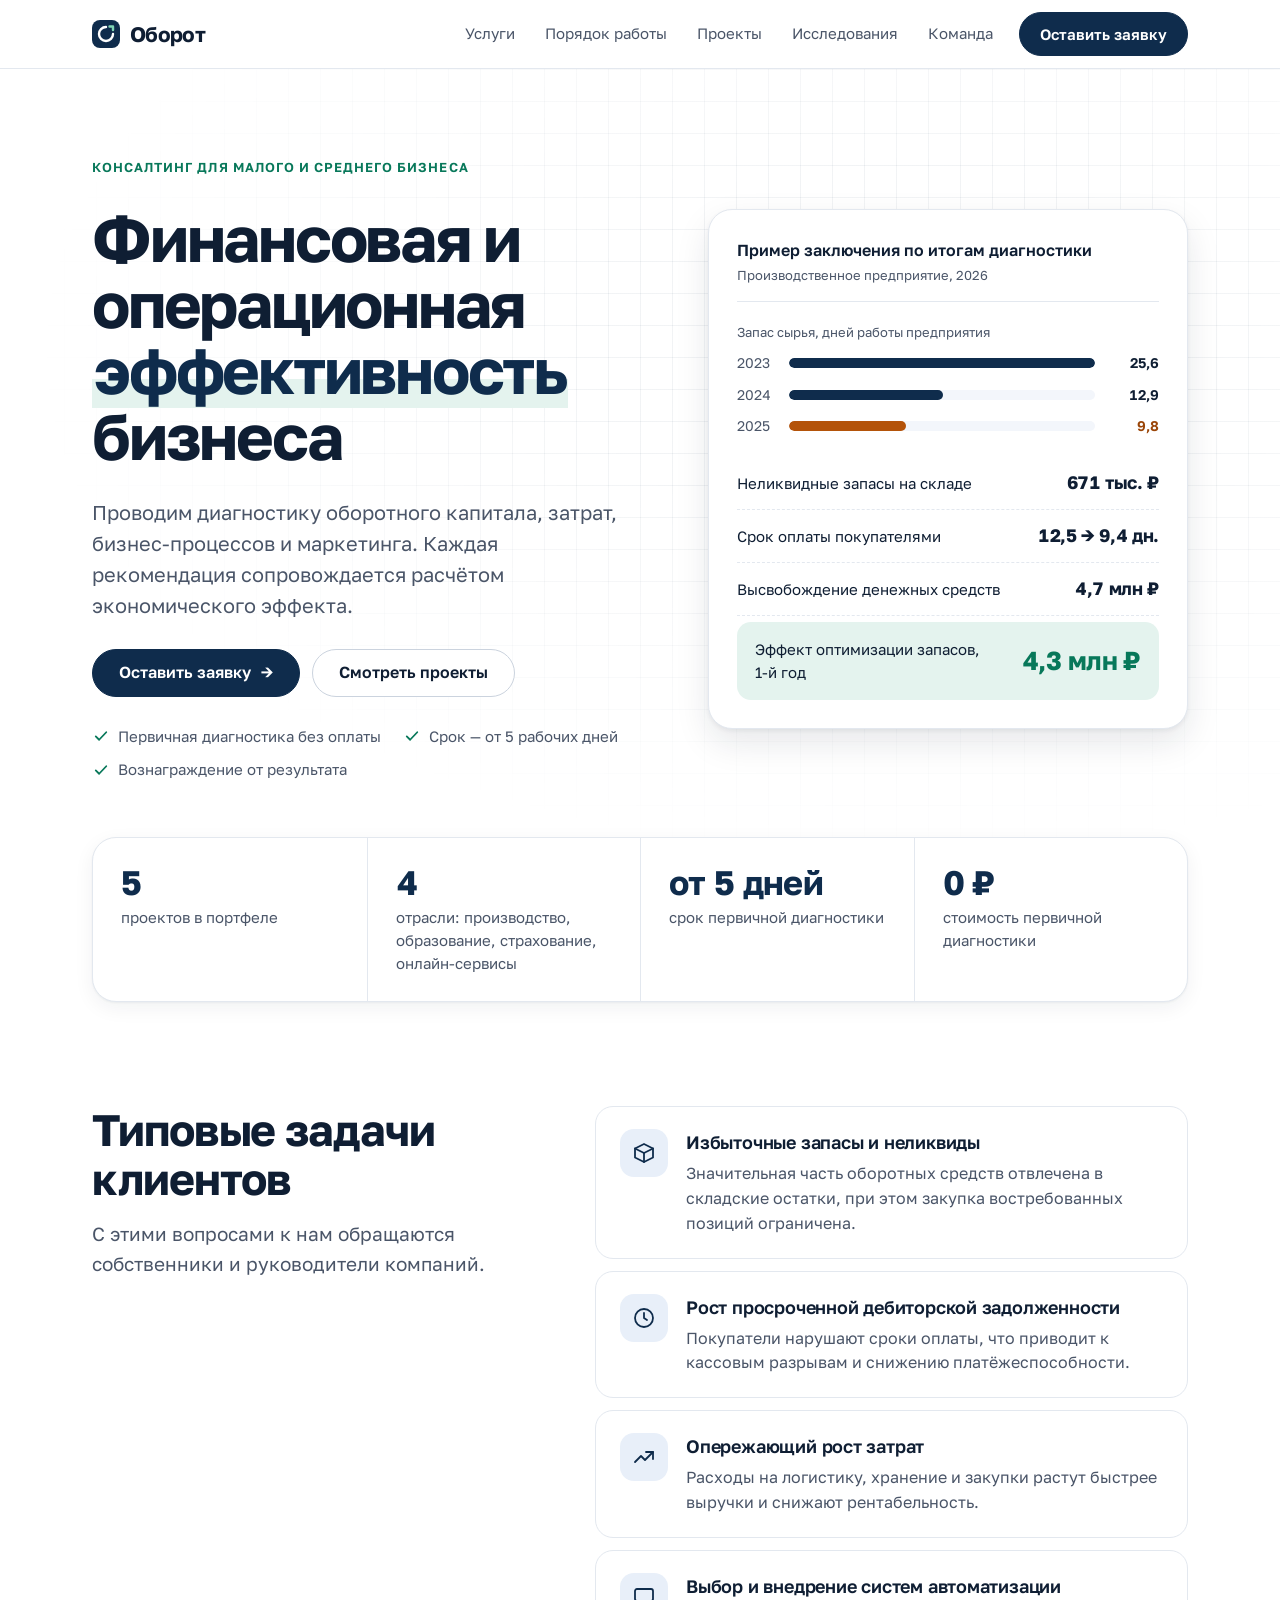
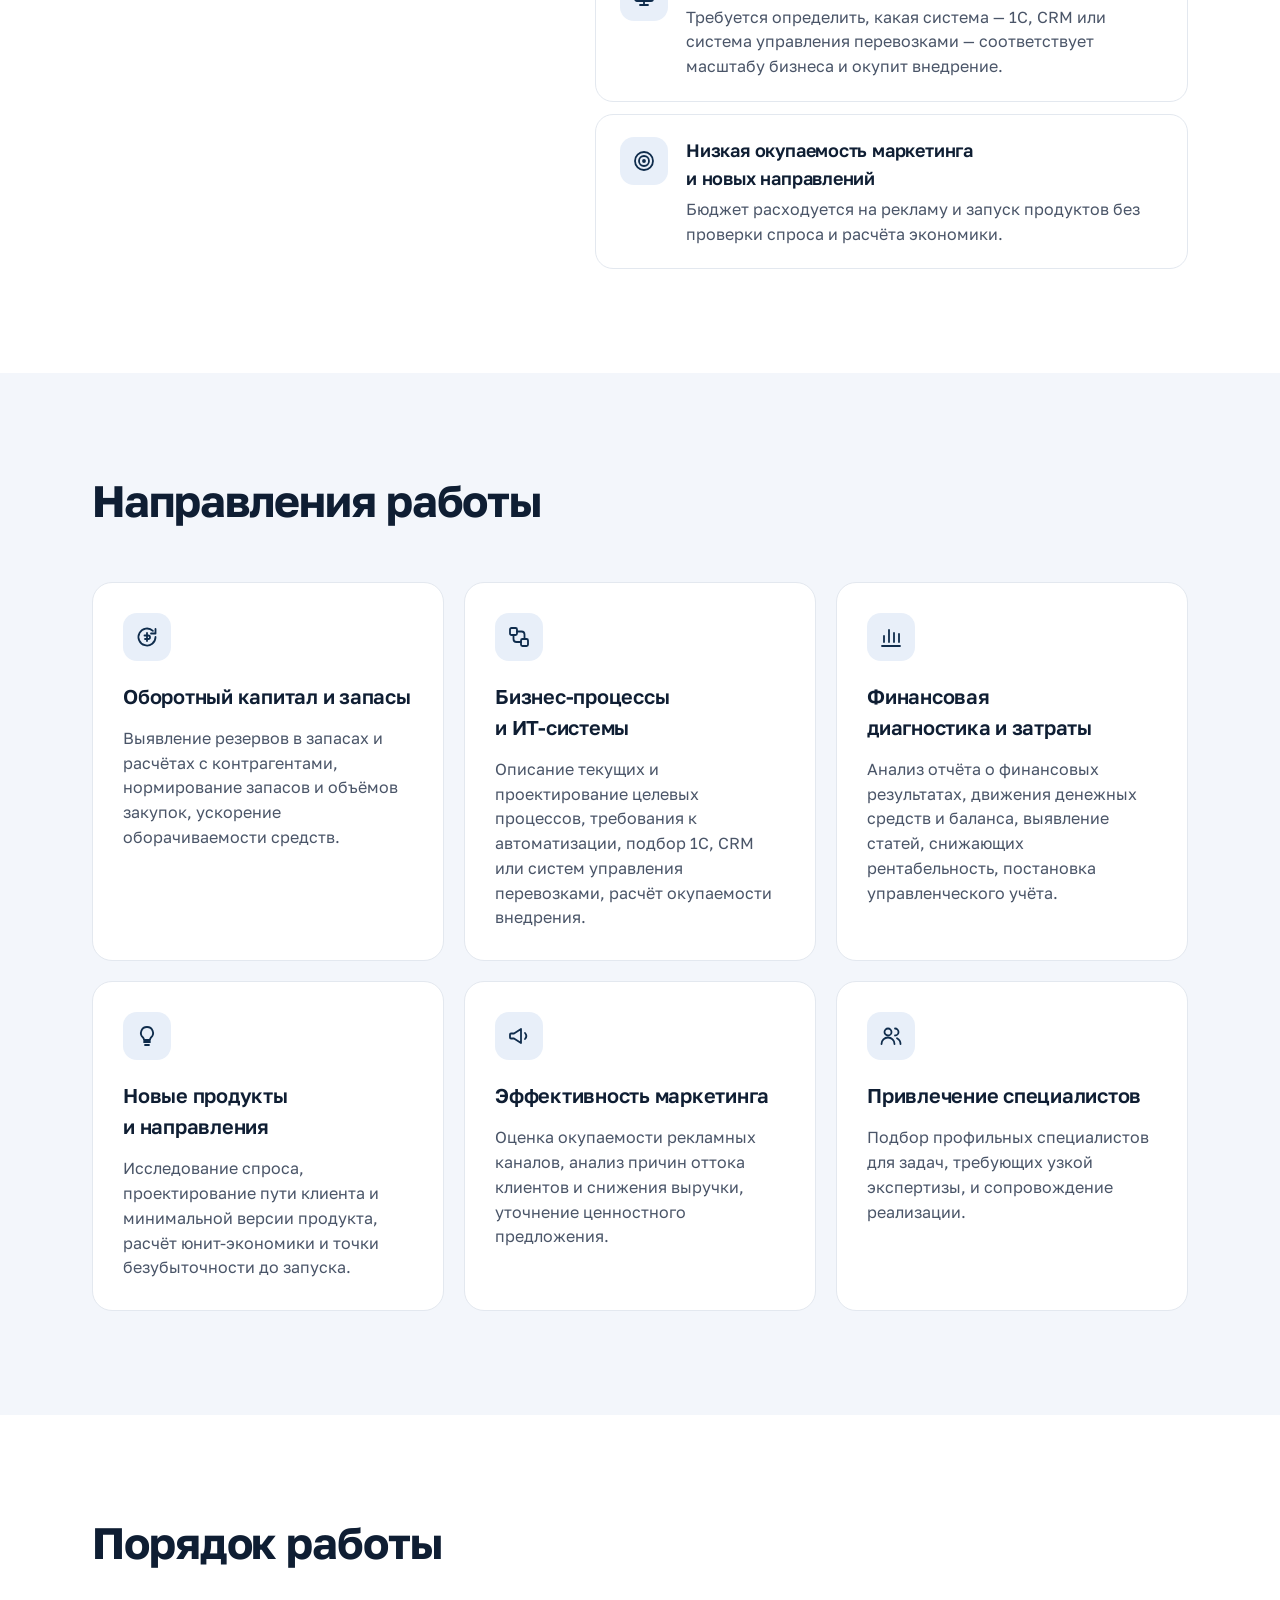
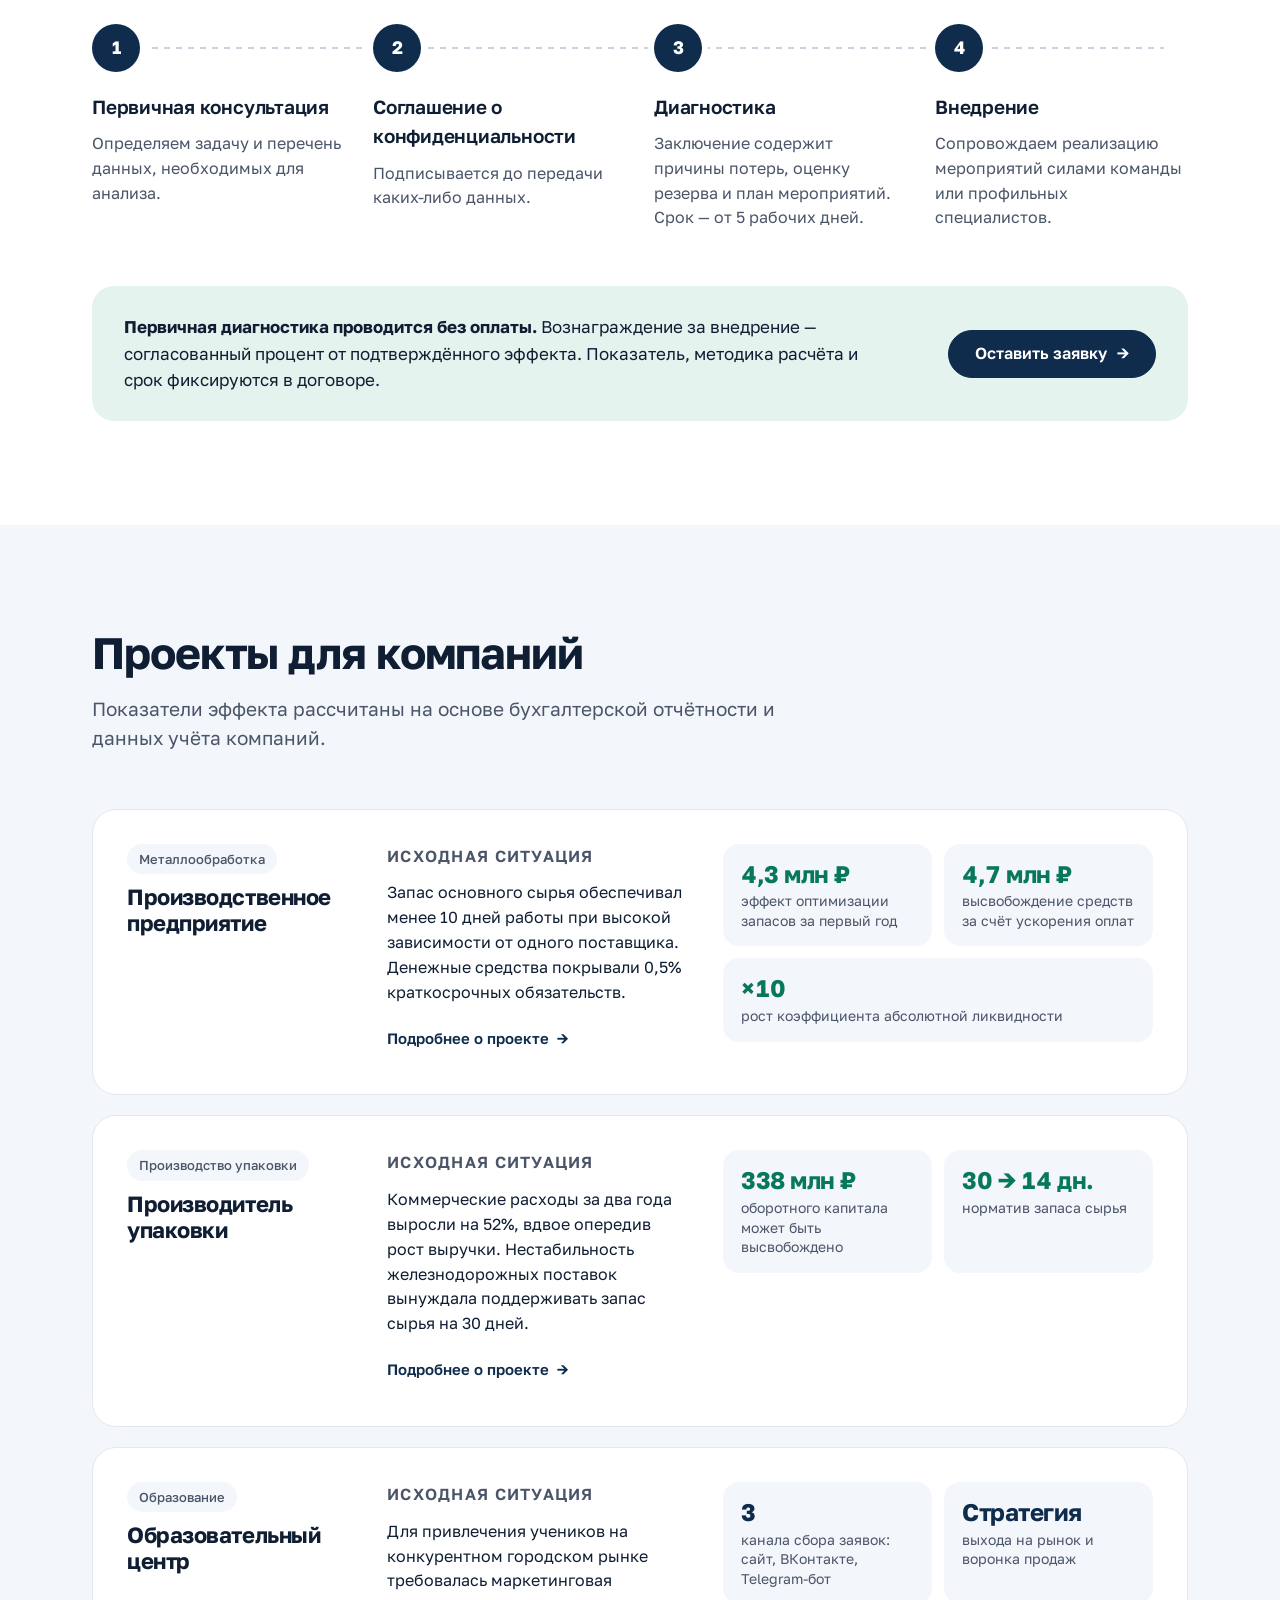
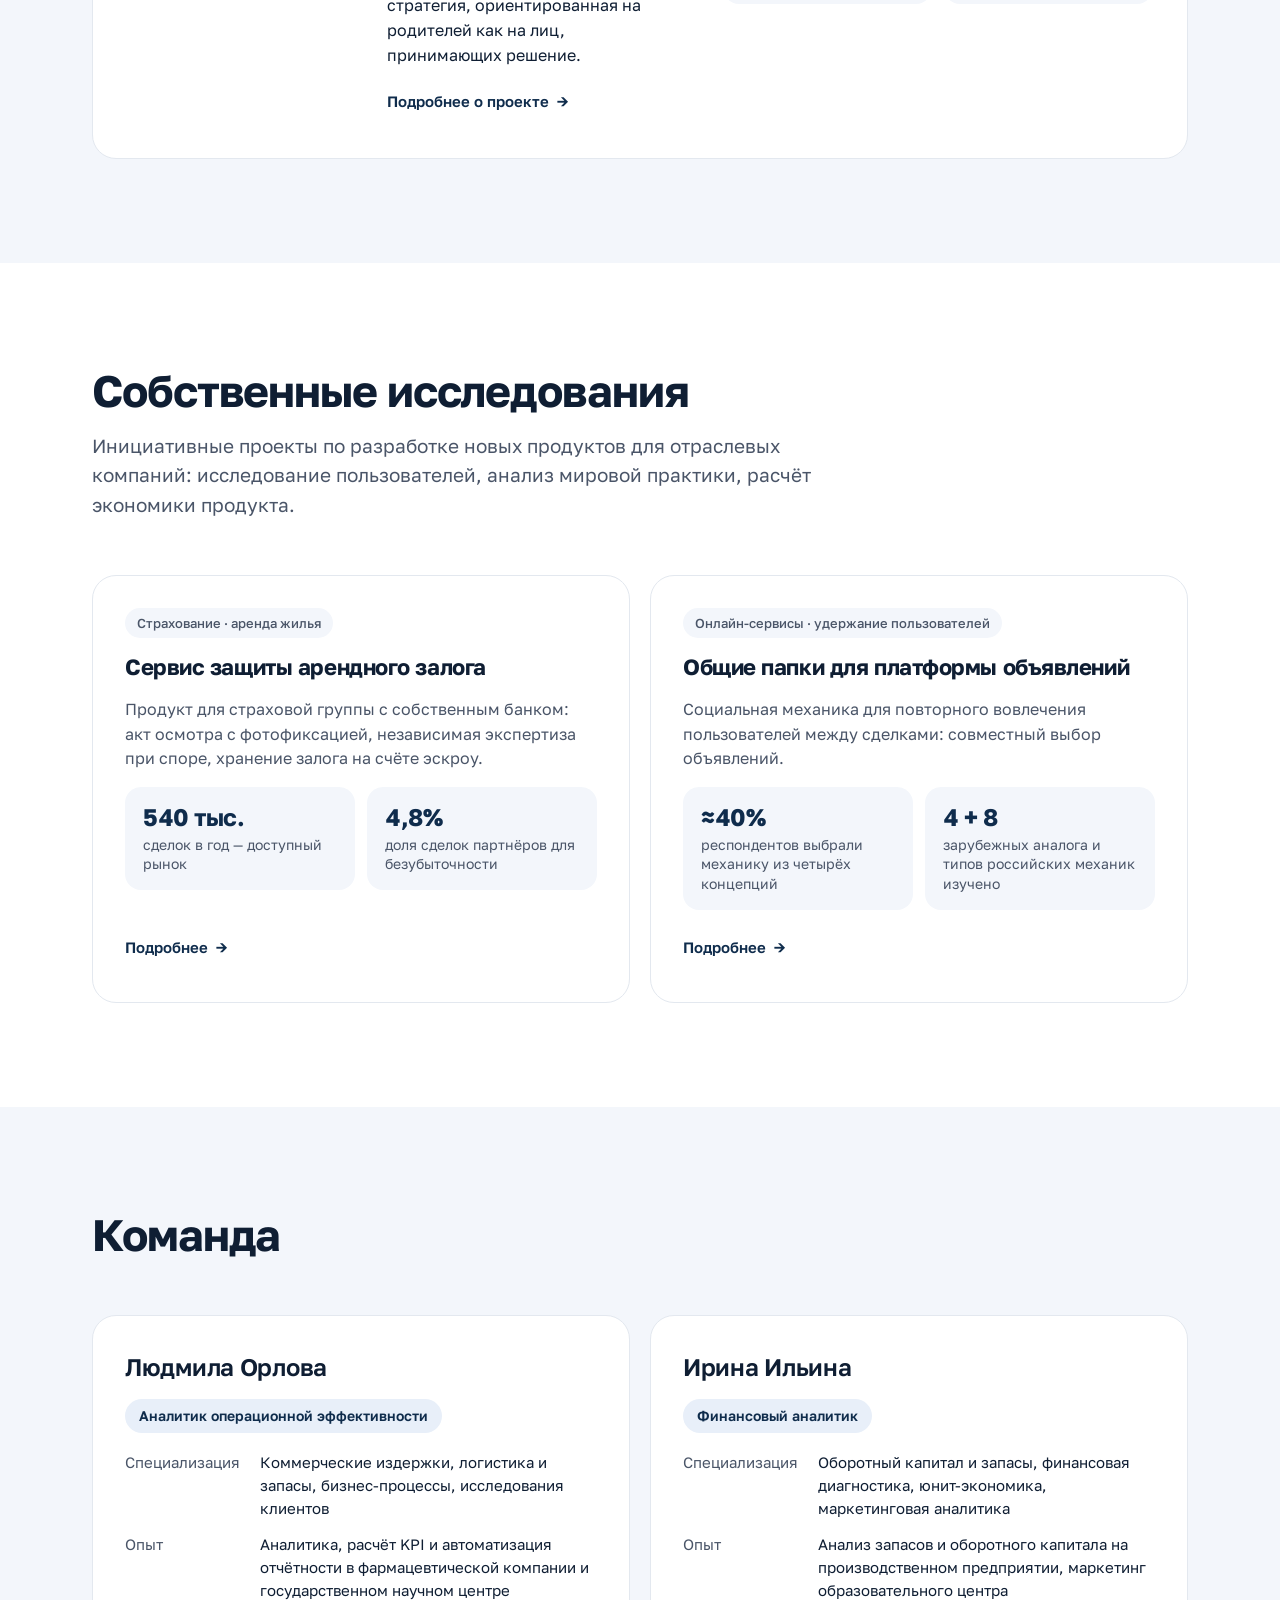
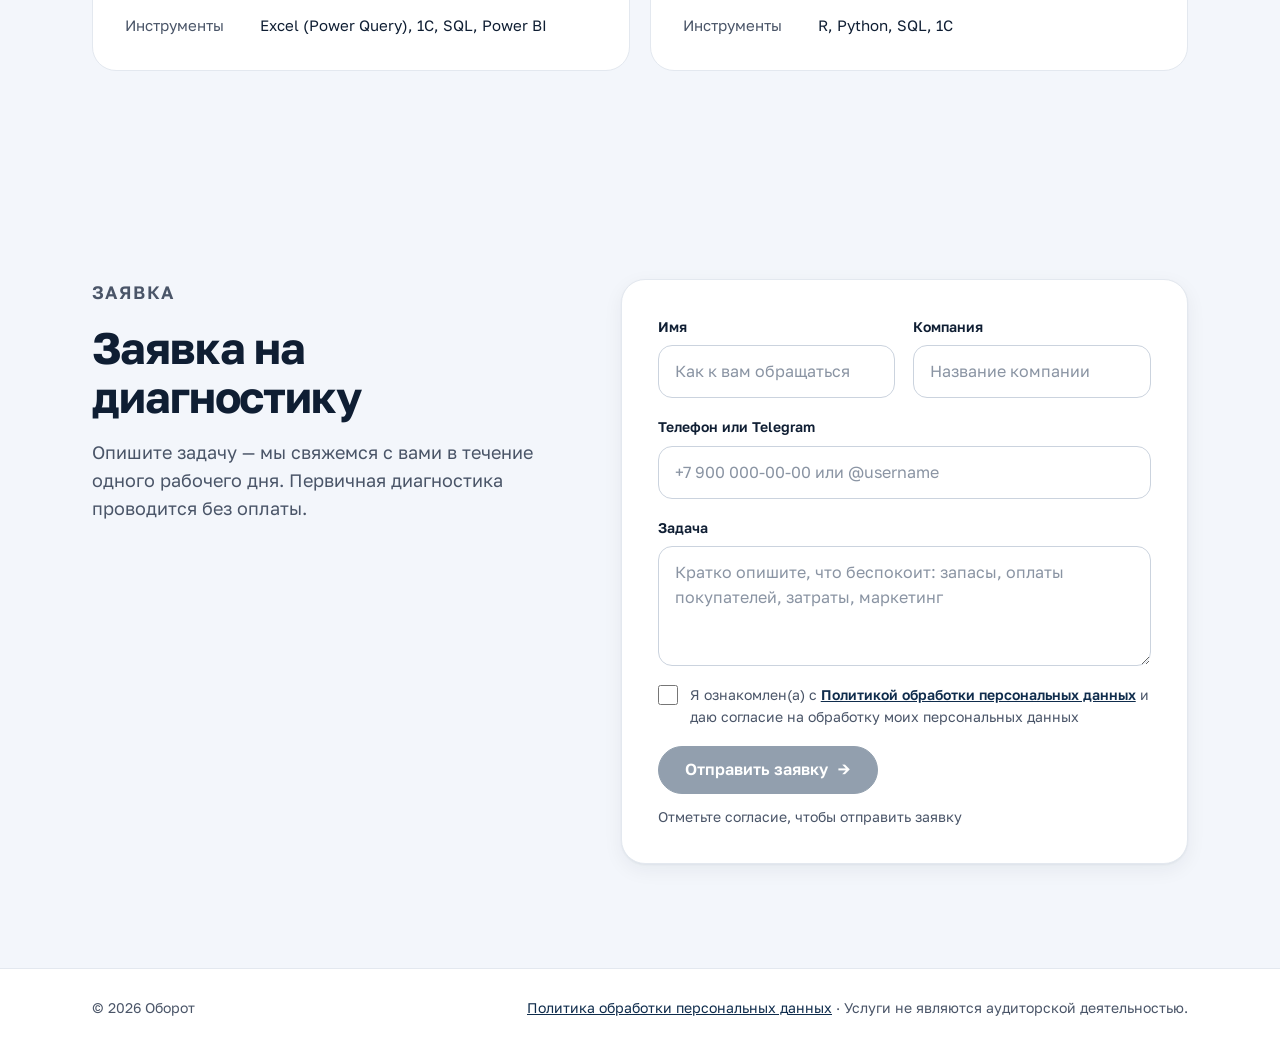
==== commit 0c93b968: "Add files via upload" ====
--- a/index.html
+++ b/index.html
@@ -205,7 +205,7 @@
       <div class="projects">
         <article class="project">
           <div class="project-id">
-            <span class="tag">Промышленное производство · металлообработка</span>
+            <span class="tag">Металлообработка</span>
             <h3 class="project-name">Производственное предприятие</h3>
           </div>
           <div class="project-problem">
@@ -222,7 +222,7 @@
 
         <article class="project">
           <div class="project-id">
-            <span class="tag">Промышленное производство · упаковка</span>
+            <span class="tag">Производство упаковки</span>
             <h3 class="project-name">Производитель упаковки</h3>
           </div>
           <div class="project-problem">
@@ -238,7 +238,7 @@
 
         <article class="project">
           <div class="project-id">
-            <span class="tag">Образование · дополнительное образование</span>
+            <span class="tag">Образование</span>
             <h3 class="project-name">Образовательный центр</h3>
           </div>
           <div class="project-problem">
@@ -343,9 +343,10 @@
         </div>
       </div>
       <div class="hp" aria-hidden="true"><label for="f-botcheck">Не заполняйте это поле</label><input id="f-botcheck" name="botcheck" type="checkbox" tabindex="-1"></div>
-      <label class="consent" for="f-consent"><input id="f-consent" name="consent" type="checkbox" required> Даю согласие на обработку персональных данных для ответа на заявку</label>
+      <label class="consent" for="f-consent"><input id="f-consent" name="consent" type="checkbox" required> <span>Я ознакомлен(а) с <a href="privacy.html" target="_blank" rel="noopener">Политикой обработки персональных данных</a> и даю согласие на обработку моих персональных данных</span></label>
       <div class="form-actions">
-        <button class="btn" type="submit" id="f-submit">Отправить заявку <span class="arr" aria-hidden="true">→</span></button>
+        <button class="btn" type="submit" id="f-submit" disabled>Отправить заявку <span class="arr" aria-hidden="true">→</span></button>
+        <span class="form-hint" id="f-hint">Отметьте согласие, чтобы отправить заявку</span>
       </div>
       <p class="form-status" id="f-status" role="status" aria-live="polite" hidden></p>
     </form>
@@ -355,7 +356,7 @@
 <footer class="site-foot">
   <div class="wrap">
     <span>© 2026 Оборот</span>
-    <span>Услуги не являются аудиторской деятельностью.</span>
+    <span><a href="privacy.html">Политика обработки персональных данных</a> · Услуги не являются аудиторской деятельностью.</span>
   </div>
 </footer>
 
@@ -368,6 +369,11 @@
     var statusEl = document.getElementById("f-status");
     var submitBtn = document.getElementById("f-submit");
     var fallback = "Проверьте подключение к интернету и попробуйте ещё раз.";
+    var consentBox = form.elements["consent"];
+    var hint = document.getElementById("f-hint");
+    function syncConsent() { submitBtn.disabled = !consentBox.checked; hint.hidden = consentBox.checked; }
+    consentBox.addEventListener("change", syncConsent);
+    syncConsent();
 
     function show(text, ok) {
       statusEl.textContent = text;
@@ -405,7 +411,7 @@
           else { show("Не удалось отправить заявку. " + fallback, false); }
         })
         .catch(function () { show("Не удалось отправить заявку. " + fallback, false); })
-        .then(function () { submitBtn.disabled = false; submitBtn.firstChild.nodeValue = "Отправить заявку "; });
+        .then(function () { submitBtn.firstChild.nodeValue = "Отправить заявку "; syncConsent(); });
     });
   })();
 </script>
--- a/assets/site.css
+++ b/assets/site.css
@@ -237,7 +237,9 @@
 .hp { position: absolute; left: -9999px; width: 1px; height: 1px; overflow: hidden; }
 .form-actions { display: flex; flex-wrap: wrap; align-items: center; gap: 12px 18px; }
 .form-actions .btn { min-width: 220px; }
-.form-actions .btn[disabled] { opacity: .65; cursor: progress; transform: none; }
+.form-actions .btn[disabled] { opacity: .45; cursor: not-allowed; transform: none; box-shadow: none; }
+.form-hint { font-size: 14px; color: var(--muted); }
+.consent a { color: var(--navy); font-weight: 600; }
 .form-status { padding: 14px 18px; border-radius: 14px; font-size: 15px; }
 .form-status.ok { background: var(--green-soft); color: #065F46; }
 .form-status.bad { background: var(--err-soft); color: var(--err); }
